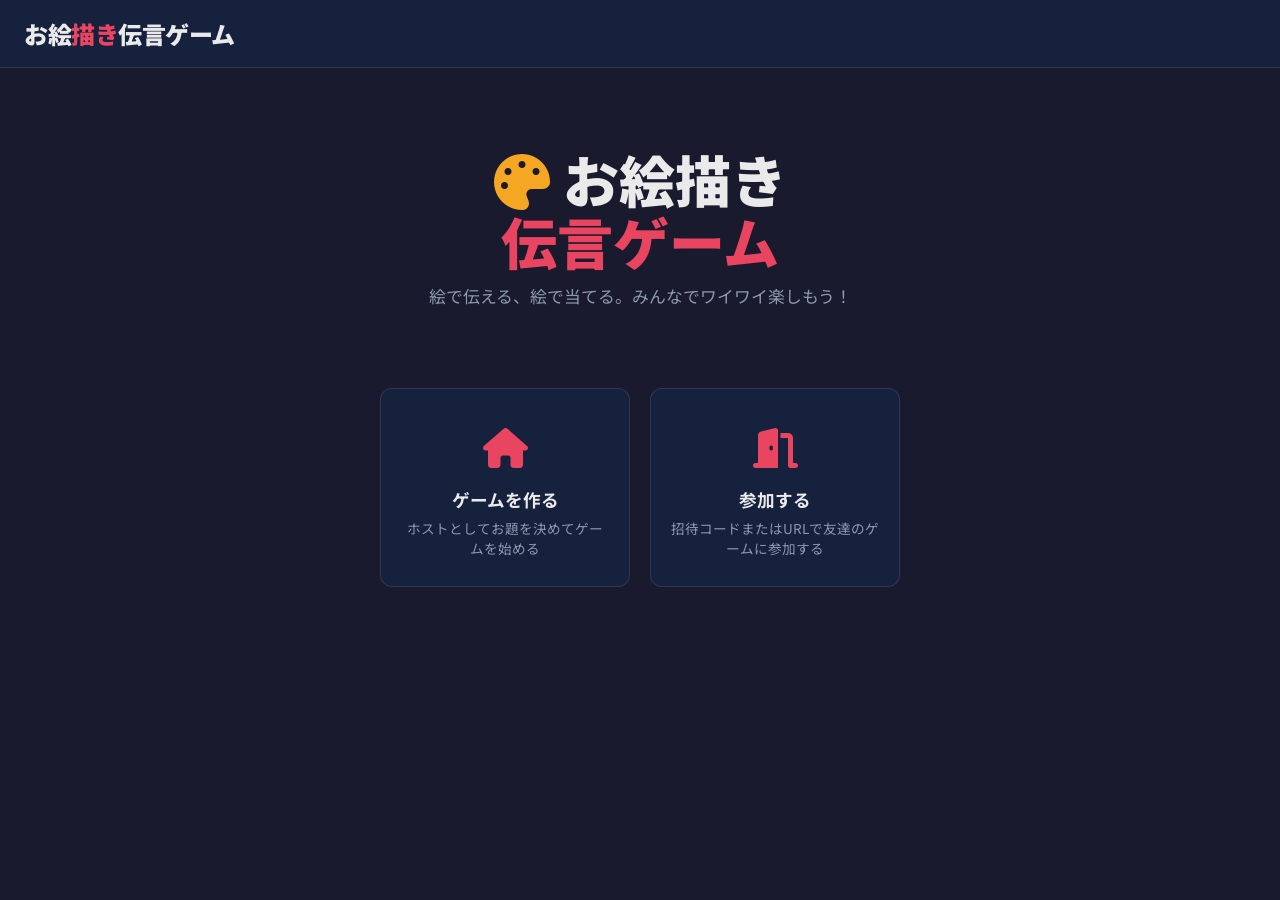
==== index.html @ 260fe9bb "Update index.html" ====
<!DOCTYPE html>
<html lang="ja">
<head>
<meta charset="UTF-8">
<meta name="viewport" content="width=device-width, initial-scale=1.0">
<meta name="description" content="お絵描き伝言ゲームは、登録不要・無料で遊べるオンラインゲーム。お題を絵で伝えて、最後の人がお題を当てます。招待コードを共有するだけで、2〜16人で友達と一緒に楽しめます。">
<link rel="canonical" href="https://oekaki-dengon.pages.dev/">
<meta content="https://oekaki-dengon.pages.dev/" property="og:url">
<meta content="お絵描き伝言ゲーム" property="og:title">
<meta content="お絵描き伝言ゲームは、登録不要・無料で遊べるオンラインゲーム。お題を絵で伝えて、最後の人がお題を当てます。招待コードを共有するだけで、2〜16人で友達と一緒に楽しめます。" property="og:description">
<meta content="website" property="og:type">
<meta content="お絵描き伝言ゲーム" property="og:site_name">
<title>お絵描き伝言ゲーム｜登録不要・無料で友達と遊べるオンラインゲーム</title>
<link rel="stylesheet" href="https://cdnjs.cloudflare.com/ajax/libs/font-awesome/6.5.1/css/all.min.css">
<script type="application/ld+json">
{
  "@context": "https://schema.org/",
  "@type": "WebSite",
  "name": "お絵描き伝言ゲーム",
  "url": "https://oekaki-dengon.pages.dev/"
}
</script>
<style>
  @import url('https://fonts.googleapis.com/css2?family=Noto+Sans+JP:wght@400;700;900&display=swap');

  :root {
    --bg: #1a1a2e;
    --surface: #16213e;
    --surface2: #0f3460;
    --accent: #e94560;
    --accent2: #f5a623;
    --accent3: #4ecdc4;
    --text: #eaeaea;
    --text-muted: #8b9ab0;
    --border: rgba(255,255,255,0.1);
    --radius: 12px;
    --canvas-bg: #ffffff;
  }

  * { margin: 0; padding: 0; box-sizing: border-box; }

  body {
    font-family: 'Noto Sans JP', sans-serif;
    background: var(--bg);
    color: var(--text);
    min-height: 100vh;
    display: flex;
    flex-direction: column;
    align-items: center;
  }

  header {
    width: 100%;
    padding: 16px 24px;
    background: var(--surface);
    border-bottom: 1px solid var(--border);
    display: flex;
    align-items: center;
    gap: 12px;
  }
  .logo {
    font-size: 1.5rem;
    font-weight: 900;
    letter-spacing: -0.5px;
  }
  .logo span { color: var(--accent); }
  .code-badge {
    margin-left: auto;
    background: var(--surface2);
    border: 1px solid var(--border);
    border-radius: 8px;
    padding: 4px 12px;
    font-size: 0.8rem;
    color: var(--text-muted);
  }
  .code-badge strong { color: var(--accent2); letter-spacing: 2px; font-size: 1rem; }

  main {
    width: 100%;
    max-width: 860px;
    padding: 32px 16px;
    flex: 1;
  }

  .screen { display: none; }
  .screen.active { display: block; }

  .hero {
    text-align: center;
    padding: 48px 0 40px;
  }
  .hero h1 {
    font-size: clamp(2rem, 6vw, 3.5rem);
    font-weight: 900;
    line-height: 1.1;
    margin-bottom: 12px;
  }
  .hero h1 em { color: var(--accent); font-style: normal; }
  .hero h1 i { color: var(--accent2); }
  .hero p {
    color: var(--text-muted);
    font-size: 1.05rem;
    margin-bottom: 40px;
  }

  .home-actions {
    display: grid;
    grid-template-columns: 1fr 1fr;
    gap: 20px;
    max-width: 520px;
    margin: 0 auto;
  }
  @media (max-width: 500px) { .home-actions { grid-template-columns: 1fr; } }

  .action-card {
    background: var(--surface);
    border: 1px solid var(--border);
    border-radius: var(--radius);
    padding: 28px 20px;
    cursor: pointer;
    transition: border-color 0.2s, transform 0.15s;
    text-align: center;
  }
  .action-card:hover { border-color: var(--accent); transform: translateY(-2px); }
  .action-card .icon { font-size: 2.5rem; margin-bottom: 12px; color: var(--accent); }
  .action-card h2 { font-size: 1.1rem; margin-bottom: 6px; }
  .action-card p { font-size: 0.85rem; color: var(--text-muted); }

  .form-card {
    background: var(--surface);
    border: 1px solid var(--border);
    border-radius: var(--radius);
    padding: 32px;
    max-width: 460px;
    margin: 0 auto;
  }
  .form-card h2 { font-size: 1.3rem; margin-bottom: 24px; }

  .field { margin-bottom: 18px; }
  .field label {
    display: block;
    font-size: 0.82rem;
    color: var(--text-muted);
    margin-bottom: 6px;
    text-transform: uppercase;
    letter-spacing: 0.5px;
  }
  .field input, .field select {
    width: 100%;
    background: var(--bg);
    border: 1px solid var(--border);
    border-radius: 8px;
    padding: 10px 14px;
    color: var(--text);
    font-size: 1rem;
    font-family: inherit;
    transition: border-color 0.2s;
  }
  .field input:focus, .field select:focus {
    outline: none;
    border-color: var(--accent);
  }
  .field select option { background: var(--surface); }

  .btn {
    display: inline-flex;
    align-items: center;
    justify-content: center;
    gap: 8px;
    padding: 12px 24px;
    border-radius: 8px;
    font-size: 0.95rem;
    font-family: inherit;
    font-weight: 700;
    cursor: pointer;
    border: none;
    transition: opacity 0.2s, transform 0.15s;
  }
  .btn:hover { opacity: 0.9; transform: translateY(-1px); }
  .btn:active { transform: translateY(0); }
  .btn:disabled { opacity: 0.4; cursor: not-allowed; transform: none; }
  .btn-primary { background: var(--accent); color: #fff; }
  .btn-secondary { background: var(--surface2); color: var(--text); border: 1px solid var(--border); }
  .btn-success { background: var(--accent3); color: #1a1a2e; }
  .btn-full { width: 100%; }

  .back-btn {
    background: none;
    border: none;
    color: var(--text-muted);
    font-family: inherit;
    font-size: 0.9rem;
    cursor: pointer;
    display: flex;
    align-items: center;
    gap: 6px;
    margin-bottom: 20px;
    padding: 0;
    transition: color 0.2s;
  }
  .back-btn:hover { color: var(--text); }

  .lobby-header {
    display: flex;
    align-items: center;
    justify-content: space-between;
    margin-bottom: 24px;
    flex-wrap: wrap;
    gap: 12px;
  }
  .lobby-header h2 { font-size: 1.3rem; }

  .invite-box {
    background: var(--surface);
    border: 1px solid var(--border);
    border-radius: var(--radius);
    padding: 20px 24px;
    margin-bottom: 24px;
  }
  .invite-box h3 { font-size: 0.82rem; color: var(--text-muted); text-transform: uppercase; letter-spacing: 0.5px; margin-bottom: 12px; }
  .invite-code {
    font-size: 2.5rem;
    font-weight: 900;
    letter-spacing: 6px;
    color: var(--accent2);
    margin-bottom: 12px;
  }
  .invite-url {
    font-size: 0.8rem;
    color: var(--text-muted);
    word-break: break-all;
    background: var(--bg);
    border-radius: 6px;
    padding: 8px 10px;
    margin-bottom: 12px;
    font-family: monospace;
  }
  .copy-row { display: flex; gap: 8px; }

  .player-list {
    display: grid;
    grid-template-columns: repeat(auto-fill, minmax(140px, 1fr));
    gap: 10px;
    margin-bottom: 24px;
  }
  .player-chip {
    background: var(--surface);
    border: 1px solid var(--border);
    border-radius: 8px;
    padding: 10px 14px;
    font-size: 0.9rem;
    display: flex;
    align-items: center;
    gap: 8px;
  }
  .player-chip .avatar {
    width: 28px; height: 28px;
    border-radius: 50%;
    background: var(--surface2);
    display: flex; align-items: center; justify-content: center;
    font-size: 0.75rem;
    font-weight: 700;
    color: var(--accent2);
    flex-shrink: 0;
  }
  .player-chip.host { border-color: var(--accent2); }
  .player-chip.me { border-color: var(--accent3); }

  .drawing-header {
    display: flex;
    align-items: center;
    justify-content: space-between;
    margin-bottom: 12px;
    flex-wrap: wrap;
    gap: 8px;
  }
  .drawing-header h2 { font-size: 1.1rem; }
  .turn-badge {
    background: var(--surface2);
    border-radius: 6px;
    padding: 4px 12px;
    font-size: 0.82rem;
    color: var(--text-muted);
  }

  .topic-display {
    background: var(--surface);
    border: 2px solid var(--accent2);
    border-radius: var(--radius);
    padding: 14px 20px;
    margin-bottom: 14px;
    font-size: 1.05rem;
    display: flex;
    align-items: center;
    gap: 10px;
  }
  .topic-display .label {
    font-size: 0.75rem;
    color: var(--text-muted);
    text-transform: uppercase;
    letter-spacing: 0.5px;
    white-space: nowrap;
  }
  .topic-display .value { font-weight: 700; color: var(--accent2); }

  .ref-image-box {
    background: var(--surface);
    border: 1px solid var(--border);
    border-radius: var(--radius);
    padding: 12px;
    margin-bottom: 14px;
  }
  .ref-image-box p { font-size: 0.8rem; color: var(--text-muted); margin-bottom: 8px; }
  .ref-image-box img { max-width: 100%; border-radius: 6px; display: block; }

  .timer-bar {
    background: var(--surface);
    border: 1px solid var(--border);
    border-radius: var(--radius);
    padding: 10px 14px;
    margin-bottom: 14px;
    display: flex;
    align-items: center;
    gap: 12px;
  }
  .timer-label { font-size: 0.8rem; color: var(--text-muted); white-space: nowrap; }
  .timer-count {
    font-size: 1.6rem;
    font-weight: 900;
    min-width: 2.4ch;
    text-align: right;
    color: var(--accent2);
  }
  .timer-count.danger { color: var(--accent); }
  .timer-track {
    flex: 1;
    height: 8px;
    background: var(--bg);
    border-radius: 4px;
    overflow: hidden;
  }
  .timer-fill {
    height: 100%;
    width: 100%;
    background: var(--accent3);
    transition: width 0.25s linear, background 0.25s;
  }
  .timer-fill.danger { background: var(--accent); }

  .view-overlay {
    background: var(--surface);
    border: 2px solid var(--accent3);
    border-radius: var(--radius);
    padding: 14px;
    margin-bottom: 14px;
    text-align: center;
  }
  .view-overlay img {
    max-width: 100%;
    border-radius: 6px;
    display: block;
    margin: 0 auto;
    background: #fff;
  }
  .view-overlay p { font-size: 0.85rem; color: var(--text-muted); margin-bottom: 10px; }

  .canvas-stage {
    position: relative;
    line-height: 0;
  }
  .brush-cursor {
    position: absolute;
    left: 0;
    top: 0;
    pointer-events: none;
    border-radius: 50%;
    border: 1px solid #000;
    box-shadow: 0 0 0 1px #fff, inset 0 0 0 1px #fff;
    transform: translate(-50%, -50%);
    display: none;
    z-index: 5;
    box-sizing: border-box;
  }
  .brush-cursor.eraser { background: rgba(255,255,255,0.35); }
  .brush-cursor::before,
  .brush-cursor::after {
    content: '';
    position: absolute;
    left: 50%;
    top: 50%;
    background: #000;
    box-shadow: 0 0 0 1px #fff;
    transform: translate(-50%, -50%);
  }
  .brush-cursor::before { width: 5px; height: 1px; }
  .brush-cursor::after { width: 1px; height: 5px; }

  .canvas-wrap {
    position: relative;
    background: var(--surface);
    border: 1px solid var(--border);
    border-radius: var(--radius);
    padding: 12px;
    margin-bottom: 14px;
  }

  .toolbar {
    display: flex;
    align-items: center;
    gap: 10px;
    flex-wrap: wrap;
    margin-bottom: 10px;
  }

  .tool-group {
    display: flex;
    align-items: center;
    gap: 6px;
    background: var(--bg);
    border-radius: 8px;
    padding: 4px 8px;
  }
  .tool-group label {
    font-size: 0.75rem;
    color: var(--text-muted);
    white-space: nowrap;
  }

  .color-swatches {
    display: flex;
    gap: 5px;
    flex-wrap: wrap;
  }
  .swatch {
    width: 22px; height: 22px;
    border-radius: 50%;
    border: 2px solid transparent;
    cursor: pointer;
    transition: transform 0.1s, border-color 0.1s;
    flex-shrink: 0;
  }
  .swatch:hover { transform: scale(1.15); }
  .swatch.active { border-color: #fff; transform: scale(1.15); }

  input[type=number] {
    appearance: textfield;
    -moz-appearance: textfield;
  }
  input[type=range] {
    -webkit-appearance: none;
    height: 4px;
    background: var(--surface2);
    border-radius: 2px;
    outline: none;
    cursor: pointer;
    width: 80px;
  }
  input[type=range]::-webkit-slider-thumb {
    -webkit-appearance: none;
    width: 14px; height: 14px;
    border-radius: 50%;
    background: var(--accent);
    cursor: pointer;
  }

  .tool-btn {
    background: var(--surface2);
    border: 1px solid var(--border);
    border-radius: 6px;
    padding: 5px 10px;
    color: var(--text);
    font-size: 0.8rem;
    cursor: pointer;
    font-family: inherit;
    transition: background 0.15s;
    display: flex;
    align-items: center;
    gap: 4px;
  }
  .tool-btn:hover { background: var(--surface); }
  .tool-btn.active { background: var(--accent); border-color: var(--accent); color: #fff; }

  canvas {
    display: block;
    border-radius: 6px;
    cursor: none;
    touch-action: none;
    width: 100%;
    background: #ffffff;
  }

  .waiting-box {
    background: var(--surface);
    border: 1px solid var(--border);
    border-radius: var(--radius);
    padding: 40px 32px;
    text-align: center;
  }
  .waiting-icon { font-size: 3rem; margin-bottom: 16px; color: var(--accent2); }
  .host-crown { color: var(--accent2); }
  .btn i, .back-btn i, .tool-btn i { font-size: 0.9em; }
  .tool-btn:disabled { opacity: 0.35; cursor: not-allowed; }
  .tool-btn:disabled:hover { background: var(--surface2); }
  .waiting-box h2 { font-size: 1.2rem; margin-bottom: 8px; }
  .waiting-box p { color: var(--text-muted); margin-bottom: 24px; }
  .progress-steps {
    display: flex;
    align-items: center;
    justify-content: center;
    gap: 0;
    margin-bottom: 24px;
  }
  .step-dot {
    width: 28px; height: 28px;
    border-radius: 50%;
    background: var(--surface2);
    border: 2px solid var(--border);
    display: flex; align-items: center; justify-content: center;
    font-size: 0.75rem;
    font-weight: 700;
    color: var(--text-muted);
    transition: all 0.3s;
  }
  .step-dot.done { background: var(--accent3); border-color: var(--accent3); color: #1a1a2e; }
  .step-dot.current { background: var(--accent); border-color: var(--accent); color: #fff; }
  .step-line {
    height: 2px;
    width: 32px;
    background: var(--surface2);
  }
  .step-line.done { background: var(--accent3); }

  .guess-section { max-width: 560px; margin: 0 auto; }
  .guess-section h2 { font-size: 1.2rem; margin-bottom: 8px; }
  .guess-section p { color: var(--text-muted); margin-bottom: 20px; }

  .result-reveal {
    text-align: center;
    margin-bottom: 32px;
  }
  .result-reveal .verdict {
    font-size: 3rem;
    margin-bottom: 8px;
    color: var(--accent2);
  }
  .result-reveal h2 { font-size: 1.5rem; margin-bottom: 6px; }
  .result-reveal .topic-chip {
    display: inline-block;
    background: var(--surface2);
    border-radius: 6px;
    padding: 4px 14px;
    color: var(--accent2);
    font-weight: 700;
    font-size: 1.1rem;
    margin-bottom: 8px;
  }
  .result-reveal .guess-chip {
    display: inline-block;
    background: var(--surface);
    border: 1px solid var(--border);
    border-radius: 6px;
    padding: 4px 14px;
    color: var(--text);
    font-size: 1rem;
  }

  .timeline {
    display: flex;
    flex-direction: column;
    gap: 16px;
    margin-bottom: 32px;
  }
  .timeline-item {
    background: var(--surface);
    border: 1px solid var(--border);
    border-radius: var(--radius);
    padding: 16px;
  }
  .timeline-item .who {
    font-size: 0.8rem;
    color: var(--text-muted);
    margin-bottom: 8px;
    display: flex;
    align-items: center;
    gap: 6px;
  }
  .timeline-item .who strong { color: var(--text); }
  .timeline-item img {
    max-width: 100%;
    border-radius: 6px;
    display: block;
    background: #fff;
  }

  #toast-container {
    position: fixed;
    bottom: 24px;
    right: 24px;
    display: flex;
    flex-direction: column;
    gap: 10px;
    z-index: 9999;
  }
  .toast {
    background: var(--surface2);
    border: 1px solid var(--border);
    border-radius: 8px;
    padding: 12px 18px;
    font-size: 0.9rem;
    animation: slideUp 0.2s ease;
    max-width: 280px;
  }
  .toast.success { border-color: var(--accent3); }
  .toast.error { border-color: var(--accent); }
  @keyframes slideUp {
    from { opacity: 0; transform: translateY(16px); }
    to { opacity: 1; transform: translateY(0); }
  }

  .spinner {
    width: 20px; height: 20px;
    border: 2px solid var(--border);
    border-top-color: var(--accent);
    border-radius: 50%;
    animation: spin 0.7s linear infinite;
    display: inline-block;
  }
  @keyframes spin { to { transform: rotate(360deg); } }

  .loading-overlay {
    position: fixed;
    inset: 0;
    background: rgba(0,0,0,0.5);
    display: flex;
    align-items: center;
    justify-content: center;
    z-index: 100;
    display: none;
  }
  .loading-overlay.show { display: flex; }
  .loading-card {
    background: var(--surface);
    border-radius: var(--radius);
    padding: 32px 48px;
    text-align: center;
  }
  .loading-card .spinner { width: 36px; height: 36px; margin-bottom: 12px; }
</style>
</head>
<body>

<header>
  <div class="logo">お絵<span>描き</span>伝言ゲーム</div>
  <div class="code-badge" id="header-code" style="display:none">
    コード: <strong id="header-code-text"></strong>
  </div>
</header>

<main>

  <div class="screen active" id="screen-home">
    <div class="hero">
      <h1><i class="fa-solid fa-palette"></i> お絵描き<br><em>伝言ゲーム</em></h1>
      <p>絵で伝える、絵で当てる。みんなでワイワイ楽しもう！</p>
    </div>
    <div class="home-actions">
      <div class="action-card" onclick="showScreen('screen-create')">
        <div class="icon"><i class="fa-solid fa-house"></i></div>
        <h2>ゲームを作る</h2>
        <p>ホストとしてお題を決めてゲームを始める</p>
      </div>
      <div class="action-card" onclick="showScreen('screen-join')">
        <div class="icon"><i class="fa-solid fa-door-open"></i></div>
        <h2>参加する</h2>
        <p>招待コードまたはURLで友達のゲームに参加する</p>
      </div>
    </div>
  </div>

  <div class="screen" id="screen-create">
    <button class="back-btn" onclick="showScreen('screen-home')"><i class="fa-solid fa-arrow-left"></i> 戻る</button>
    <div class="form-card">
      <h2><i class="fa-solid fa-house"></i> ゲームを作る</h2>
      <div class="field">
        <label>あなたの名前</label>
        <input type="text" id="create-name" placeholder="例: たろう" maxlength="12">
      </div>
      <div class="field">
        <label>人数 (2〜16人・全員そろうと開始できます)</label>
        <input type="number" id="create-max" value="4" min="2" max="16" step="1" inputmode="numeric" placeholder="2〜16">
      </div>
      <button class="btn btn-primary btn-full" onclick="createGame()">部屋を作る <i class="fa-solid fa-arrow-right"></i></button>
    </div>
  </div>

  <div class="screen" id="screen-join">
    <button class="back-btn" onclick="showScreen('screen-home')"><i class="fa-solid fa-arrow-left"></i> 戻る</button>
    <div class="form-card">
      <h2><i class="fa-solid fa-door-open"></i> ゲームに参加する</h2>
      <div class="field">
        <label>招待コード (6文字)</label>
        <input type="text" id="join-code" placeholder="例: ABC123" maxlength="6" style="text-transform:uppercase;letter-spacing:4px;font-size:1.3rem">
      </div>
      <div class="field">
        <label>あなたの名前</label>
        <input type="text" id="join-name" placeholder="例: はなこ" maxlength="12">
      </div>
      <button class="btn btn-primary btn-full" onclick="joinGame()">参加する <i class="fa-solid fa-arrow-right"></i></button>
    </div>
  </div>

  <div class="screen" id="screen-lobby">
    <div class="lobby-header">
      <h2 id="lobby-title">ロビー</h2>
      <span id="lobby-player-count" class="turn-badge">0人参加中</span>
    </div>

    <div class="invite-box">
      <h3>招待する</h3>
      <div class="invite-code" id="lobby-code"></div>
      <div class="invite-url" id="lobby-url"></div>
      <div class="copy-row">
        <button class="btn btn-secondary" onclick="copyCode()">コードをコピー</button>
        <button class="btn btn-secondary" onclick="copyUrl()">URLをコピー</button>
      </div>
    </div>

    <div class="player-list" id="player-list"></div>

    <div id="host-section" style="display:none">
      <div class="field">
        <label>お題を入力してください</label>
        <input type="text" id="topic-input" placeholder="例: ねこ、富士山、ラーメン..." maxlength="20">
      </div>
      <p style="font-size:0.85rem;color:var(--text-muted);margin-bottom:16px;">全員そろってお題を入力すると開始できます。開始後、30秒でその絵を描きます。参加者には絵だけが10秒間見え、お題は秘密です。</p>
      <button class="btn btn-primary btn-full" id="start-btn" onclick="startGame()" disabled>ゲームを開始する <i class="fa-solid fa-arrow-right"></i></button>
    </div>

    <div id="guest-waiting" style="display:none">
      <div class="waiting-box">
        <div class="waiting-icon"><i class="fa-solid fa-hourglass-half"></i></div>
        <h2>ホストの準備を待っています</h2>
        <p>ホストがお題を決めてゲームを始めるまでお待ちください。</p>
      </div>
    </div>
  </div>

  <div class="screen" id="screen-drawing">
    <div class="drawing-header">
      <h2 id="drawing-title"><i class="fa-solid fa-pencil"></i> 絵を描こう</h2>
      <span class="turn-badge" id="drawing-turn-badge">あなたの番です</span>
    </div>

    <div class="topic-display" id="topic-display" style="display:none">
      <span class="label">お題</span>
      <span class="value" id="topic-display-value"></span>
    </div>

    <div class="timer-bar">
      <span class="timer-label" id="timer-label">残り</span>
      <span class="timer-count" id="timer-count">30</span>
      <div class="timer-track"><div class="timer-fill" id="timer-fill"></div></div>
    </div>

    <div class="view-overlay" id="view-overlay" style="display:none">
      <p>前の人の絵です。10秒間だけ見られます。よく覚えてください！</p>
      <img id="ref-image" src="" alt="前の人の絵">
    </div>

    <div id="draw-area" style="display:none">
      <div id="drawing-canvas-area"></div>
      <button class="btn btn-success btn-full" id="submit-drawing-btn" onclick="submitDrawing()" style="margin-top:12px">
        絵を送る <i class="fa-solid fa-arrow-right"></i>
      </button>
    </div>
  </div>

  <div class="screen" id="screen-waiting">
    <div class="waiting-box">
      <div class="waiting-icon"><i class="fa-solid fa-palette"></i></div>
      <h2>提出しました！次の人を待っています</h2>
      <p id="waiting-msg">他の参加者が絵を描いています...</p>
      <div class="progress-steps" id="progress-steps"></div>
      <div class="spinner"></div>
    </div>
  </div>

  <div class="screen" id="screen-guess">
    <div class="guess-section">
      <h2><i class="fa-solid fa-magnifying-glass"></i> お題を当てよう！</h2>
      <p>最後の絵を見て、最初のお題が何だったか当ててください。絵は10秒間だけ見られます。</p>
      <div class="timer-bar" id="guess-timer-bar">
        <span class="timer-label">残り</span>
        <span class="timer-count" id="guess-timer-count">10</span>
        <div class="timer-track"><div class="timer-fill" id="guess-timer-fill"></div></div>
      </div>
      <div class="ref-image-box" id="guess-image-box">
        <p>最後に届いた絵</p>
        <img id="guess-image" src="" alt="最後の絵">
      </div>
      <div class="field" id="guess-field" style="display:none">
        <label>あなたの答え</label>
        <input type="text" id="guess-input" placeholder="お題を入力..." maxlength="20">
      </div>
      <button class="btn btn-success btn-full" id="guess-btn" onclick="submitGuess()" style="display:none">答えを送る <i class="fa-solid fa-arrow-right"></i></button>
    </div>
  </div>

  <div class="screen" id="screen-aborted">
    <div class="waiting-box">
      <div class="waiting-icon"><i class="fa-solid fa-door-open"></i></div>
      <h2>ゲーム終了</h2>
      <p id="aborted-msg">誰かが退出したため、ゲームを終了しました。</p>
      <button class="btn btn-primary" onclick="showScreen('screen-home');resetGame()"><i class="fa-solid fa-house"></i> トップに戻る</button>
    </div>
  </div>

  <div class="screen" id="screen-result">
    <div class="result-reveal" id="result-reveal"></div>
    <div class="timeline" id="timeline"></div>
    <div style="text-align:center">
      <button class="btn btn-primary" onclick="showScreen('screen-home');resetGame()"><i class="fa-solid fa-house"></i> トップに戻る</button>
    </div>
  </div>

</main>

<div class="loading-overlay" id="loading-overlay">
  <div class="loading-card">
    <div class="spinner"></div>
    <div id="loading-text">処理中...</div>
  </div>
</div>

<div id="toast-container"></div>

<script>
const API_BASE = 'https://message-server.user-x45.workers.dev';

let state = {
  code: null,
  playerId: null,
  playerName: null,
  isHost: false,
  pollTimer: null,
  ended: false,
};

let drawCanvas = null;

const VIEW_SECONDS = 10;
const DRAW_SECONDS = 30;

let timerHandle = null;
let drawSubmitted = false;

function stopTimer() {
  if (timerHandle) { clearInterval(timerHandle); timerHandle = null; }
}

function runTimer({ seconds, elapsedMs = 0, countEl, fillEl, labelEl, label, onTick, onDone }) {
  stopTimer();
  const totalMs = seconds * 1000;
  const startedLocal = Date.now() - Math.min(elapsedMs, totalMs);
  if (labelEl && label) labelEl.textContent = label;

  const tick = () => {
    const remainMs = Math.max(0, totalMs - (Date.now() - startedLocal));
    const remainSec = Math.ceil(remainMs / 1000);
    countEl.textContent = remainSec;
    const danger = remainSec <= 5;
    countEl.classList.toggle('danger', danger);
    fillEl.classList.toggle('danger', danger);
    fillEl.style.width = (remainMs / totalMs * 100) + '%';
    if (onTick) onTick(remainSec);
    if (remainMs <= 0) {
      stopTimer();
      if (onDone) onDone();
    }
  };
  tick();
  if (timerHandle === null && (Date.now() - startedLocal) < totalMs) {
    timerHandle = setInterval(tick, 250);
  }
}

window.addEventListener('DOMContentLoaded', () => {
  const params = new URLSearchParams(location.search);
  const code = params.get('code');
  if (code && /^[A-Z0-9]{6}$/.test(code.toUpperCase())) {
    document.getElementById('join-code').value = code.toUpperCase();
    showScreen('screen-join');
  }
});

function showScreen(id) {
  document.querySelectorAll('.screen').forEach(s => s.classList.remove('active'));
  document.getElementById(id).classList.add('active');
}

async function api(method, path, body) {
  const opts = {
    method,
    headers: { 'Content-Type': 'application/json' },
  };
  if (body) opts.body = JSON.stringify(body);
  const resp = await fetch(API_BASE + path, opts);
  const data = await resp.json();
  if (!resp.ok) throw new Error(data.error || 'API error');
  return data;
}

function toast(msg, type = '') {
  const el = document.createElement('div');
  el.className = 'toast ' + type;
  el.textContent = msg;
  document.getElementById('toast-container').appendChild(el);
  setTimeout(() => el.remove(), 3200);
}

function setLoading(show, text = '処理中...') {
  document.getElementById('loading-overlay').classList.toggle('show', show);
  document.getElementById('loading-text').textContent = text;
}

function buildCanvas(container, width = 680, height = 420) {
  container.innerHTML = '';

  const toolbar = document.createElement('div');
  toolbar.className = 'toolbar';

  const colors = [
    '#000000','#ffffff','#ef4444','#f97316','#f59e0b',
    '#22c55e','#3b82f6','#8b5cf6','#ec4899','#6b7280',
    '#78350f','#1e3a8a',
  ];
  const swatchGroup = document.createElement('div');
  swatchGroup.className = 'tool-group';
  const swatchLabel = document.createElement('label');
  swatchLabel.textContent = '色';
  swatchGroup.appendChild(swatchLabel);

  const swatchRow = document.createElement('div');
  swatchRow.className = 'color-swatches';
  let currentColor = '#000000';

  colors.forEach(c => {
    const sw = document.createElement('div');
    sw.className = 'swatch' + (c === currentColor ? ' active' : '');
    sw.style.background = c;
    if (c === '#ffffff') sw.style.border = '2px solid #555';
    sw.onclick = () => {
      currentColor = c;
      currentTool = 'pen';
      document.querySelectorAll('.swatch').forEach(s => s.classList.remove('active'));
      sw.classList.add('active');
      eraserBtn.classList.remove('active');
    };
    swatchRow.appendChild(sw);
  });
  swatchGroup.appendChild(swatchRow);
  toolbar.appendChild(swatchGroup);

  const sizeGroup = document.createElement('div');
  sizeGroup.className = 'tool-group';
  const sizeLabel = document.createElement('label');
  sizeLabel.textContent = '太さ';
  sizeGroup.appendChild(sizeLabel);
  const sizeSlider = document.createElement('input');
  sizeSlider.type = 'range'; sizeSlider.min = 1; sizeSlider.max = 40; sizeSlider.value = 4;
  sizeGroup.appendChild(sizeSlider);
  toolbar.appendChild(sizeGroup);

  const toolGroup = document.createElement('div');
  toolGroup.className = 'tool-group';
  let currentTool = 'pen';

  const penBtn = document.createElement('button');
  penBtn.className = 'tool-btn active';
  penBtn.innerHTML = '<i class="fa-solid fa-pencil"></i> ペン';
  penBtn.onclick = () => {
    currentTool = 'pen';
    penBtn.classList.add('active');
    eraserBtn.classList.remove('active');
    document.querySelectorAll('.swatch').forEach((s,i) => {
      if (colors[i] === currentColor) s.classList.add('active');
    });
  };

  const eraserBtn = document.createElement('button');
  eraserBtn.className = 'tool-btn';
  eraserBtn.innerHTML = '<i class="fa-solid fa-eraser"></i> 消しゴム';
  eraserBtn.onclick = () => {
    currentTool = 'eraser';
    eraserBtn.classList.add('active');
    penBtn.classList.remove('active');
    document.querySelectorAll('.swatch').forEach(s => s.classList.remove('active'));
  };

  const clearBtn = document.createElement('button');
  clearBtn.className = 'tool-btn';
  clearBtn.innerHTML = '<i class="fa-solid fa-trash"></i> 全消し';
  clearBtn.onclick = () => {
    pushHistory();
    ctx.fillStyle = '#ffffff';
    ctx.fillRect(0, 0, canvas.width, canvas.height);
  };

  toolGroup.appendChild(penBtn);
  toolGroup.appendChild(eraserBtn);
  toolGroup.appendChild(clearBtn);
  toolbar.appendChild(toolGroup);

  const historyGroup = document.createElement('div');
  historyGroup.className = 'tool-group';

  const undoBtn = document.createElement('button');
  undoBtn.className = 'tool-btn';
  undoBtn.type = 'button';
  undoBtn.title = '元に戻す (Ctrl+Z)';
  undoBtn.innerHTML = '<i class="fa-solid fa-rotate-left"></i> 元に戻す';
  undoBtn.disabled = true;

  const redoBtn = document.createElement('button');
  redoBtn.className = 'tool-btn';
  redoBtn.type = 'button';
  redoBtn.title = 'やり直す (Ctrl+Shift+Z)';
  redoBtn.innerHTML = '<i class="fa-solid fa-rotate-right"></i> やり直す';
  redoBtn.disabled = true;

  historyGroup.appendChild(undoBtn);
  historyGroup.appendChild(redoBtn);
  toolbar.appendChild(historyGroup);
  container.appendChild(toolbar);

  const stage = document.createElement('div');
  stage.className = 'canvas-stage';
  container.appendChild(stage);

  const canvas = document.createElement('canvas');
  canvas.width = 680;
  canvas.height = 420;
  stage.appendChild(canvas);

  const brushCursor = document.createElement('div');
  brushCursor.className = 'brush-cursor';
  stage.appendChild(brushCursor);

  function updateCursor(e) {
    if (e.pointerType && e.pointerType === 'touch') return;
    const rect = canvas.getBoundingClientRect();
    const scale = rect.width / canvas.width;
    const diameter = Math.max(8, parseInt(sizeSlider.value) * scale);
    brushCursor.style.width = diameter + 'px';
    brushCursor.style.height = diameter + 'px';
    brushCursor.style.left = (e.clientX - rect.left) + 'px';
    brushCursor.style.top = (e.clientY - rect.top) + 'px';
    brushCursor.classList.toggle('eraser', currentTool === 'eraser');
    brushCursor.style.display = 'block';
  }

  function hideCursor() {
    brushCursor.style.display = 'none';
  }

  canvas.addEventListener('mouseenter', updateCursor);
  canvas.addEventListener('mousemove', updateCursor);
  canvas.addEventListener('mouseleave', hideCursor);
  canvas.addEventListener('touchstart', hideCursor, { passive: true });
  sizeSlider.addEventListener('input', () => {
    brushCursor.style.display = 'none';
  });

  const ctx = canvas.getContext('2d');
  ctx.fillStyle = '#ffffff';
  ctx.fillRect(0, 0, canvas.width, canvas.height);

  const HISTORY_LIMIT = 30;
  let undoStack = [];
  let redoStack = [];

  function snapshot() {
    return ctx.getImageData(0, 0, canvas.width, canvas.height);
  }

  function refreshHistoryButtons() {
    undoBtn.disabled = undoStack.length === 0;
    redoBtn.disabled = redoStack.length === 0;
  }

  function pushHistory() {
    undoStack.push(snapshot());
    if (undoStack.length > HISTORY_LIMIT) undoStack.shift();
    redoStack = [];
    refreshHistoryButtons();
  }

  function undo() {
    if (drawing || undoStack.length === 0) return;
    redoStack.push(snapshot());
    ctx.putImageData(undoStack.pop(), 0, 0);
    refreshHistoryButtons();
  }

  function redo() {
    if (drawing || redoStack.length === 0) return;
    undoStack.push(snapshot());
    ctx.putImageData(redoStack.pop(), 0, 0);
    refreshHistoryButtons();
  }

  undoBtn.onclick = undo;
  redoBtn.onclick = redo;

  function onHistoryKey(e) {
    if (!canvas.isConnected) {
      document.removeEventListener('keydown', onHistoryKey);
      return;
    }
    if (!(e.ctrlKey || e.metaKey)) return;
    const tag = (e.target && e.target.tagName) || '';
    if (tag === 'INPUT' || tag === 'TEXTAREA') return;
    const key = e.key.toLowerCase();
    if (key === 'z' && !e.shiftKey) {
      e.preventDefault();
      undo();
    } else if ((key === 'z' && e.shiftKey) || key === 'y') {
      e.preventDefault();
      redo();
    }
  }

  document.addEventListener('keydown', onHistoryKey);

  let drawing = false;
  let lastX = 0, lastY = 0;

  function getPos(e) {
    const rect = canvas.getBoundingClientRect();
    const scaleX = canvas.width / rect.width;
    const scaleY = canvas.height / rect.height;
    if (e.touches) {
      return [
        (e.touches[0].clientX - rect.left) * scaleX,
        (e.touches[0].clientY - rect.top) * scaleY,
      ];
    }
    return [(e.clientX - rect.left) * scaleX, (e.clientY - rect.top) * scaleY];
  }

  function startDraw(e) {
    e.preventDefault();
    pushHistory();
    drawing = true;
    [lastX, lastY] = getPos(e);
    ctx.beginPath();
    ctx.moveTo(lastX, lastY);
  }

  function draw(e) {
    e.preventDefault();
    if (!drawing) return;
    const [x, y] = getPos(e);
    ctx.lineWidth = parseInt(sizeSlider.value);
    ctx.lineCap = 'round';
    ctx.lineJoin = 'round';
    if (currentTool === 'eraser') {
      ctx.globalCompositeOperation = 'source-over';
      ctx.strokeStyle = '#ffffff';
    } else {
      ctx.globalCompositeOperation = 'source-over';
      ctx.strokeStyle = currentColor;
    }
    ctx.beginPath();
    ctx.moveTo(lastX, lastY);
    ctx.lineTo(x, y);
    ctx.stroke();
    lastX = x; lastY = y;
  }

  function stopDraw(e) {
    if (e) e.preventDefault();
    drawing = false;
    ctx.globalCompositeOperation = 'source-over';
  }

  canvas.addEventListener('mousedown', startDraw);
  canvas.addEventListener('mousemove', draw);
  canvas.addEventListener('mouseup', stopDraw);
  canvas.addEventListener('mouseleave', stopDraw);
  canvas.addEventListener('touchstart', startDraw, { passive: false });
  canvas.addEventListener('touchmove', draw, { passive: false });
  canvas.addEventListener('touchend', stopDraw, { passive: false });

  return canvas;
}

let lobbyPlayerCount = 0;
let lobbyMaxPlayers = 0;

function checkHostReady() {
  const topic = document.getElementById('topic-input').value.trim();
  const full = lobbyPlayerCount >= lobbyMaxPlayers && lobbyMaxPlayers > 0;
  const btn = document.getElementById('start-btn');
  btn.disabled = !(topic && full);
  btn.innerHTML = full
    ? 'ゲームを開始する <i class="fa-solid fa-arrow-right"></i>'
    : `あと${Math.max(0, lobbyMaxPlayers - lobbyPlayerCount)}人待っています...`;
}

async function createGame() {
  const name = document.getElementById('create-name').value.trim();
  if (!name) { toast('名前を入力してください', 'error'); return; }
  const maxRaw = document.getElementById('create-max').value.trim();
  const maxPlayers = Number(maxRaw);
  if (!maxRaw || !Number.isInteger(maxPlayers) || maxPlayers < 2 || maxPlayers > 16) {
    toast('人数は2〜16人の整数で入力してください', 'error');
    return;
  }
  setLoading(true, '部屋を作っています...');
  try {
    const data = await api('POST', '/api/create', {
      hostName: name,
      maxPlayers,
    });
    state.code = data.code;
    state.playerId = data.hostId;
    state.playerName = name;
    state.isHost = true;
    enterLobby(data.game);
  } catch (e) {
    toast('エラー: ' + e.message, 'error');
  } finally {
    setLoading(false);
  }
}

async function joinGame() {
  const code = document.getElementById('join-code').value.trim().toUpperCase();
  const name = document.getElementById('join-name').value.trim();
  if (code.length !== 6) { toast('招待コードは6文字です', 'error'); return; }
  if (!name) { toast('名前を入力してください', 'error'); return; }
  setLoading(true, '参加しています...');
  try {
    const data = await api('POST', `/api/join/${code}`, { playerName: name });
    state.code = code;
    state.playerId = data.playerId;
    state.playerName = name;
    state.isHost = false;
    enterLobby(data.game);
  } catch (e) {
    toast('エラー: ' + e.message, 'error');
  } finally {
    setLoading(false);
  }
}

function enterLobby(game) {
  showScreen('screen-lobby');
  updateHeaderCode(state.code);

  document.getElementById('lobby-code').textContent = state.code;
  const url = location.origin + location.pathname + '?code=' + state.code;
  document.getElementById('lobby-url').textContent = url;

  if (state.isHost) {
    document.getElementById('host-section').style.display = 'block';
    document.getElementById('guest-waiting').style.display = 'none';
    document.getElementById('topic-input').value = '';
    document.getElementById('topic-input').oninput = checkHostReady;
    document.getElementById('start-btn').disabled = true;
  } else {
    document.getElementById('host-section').style.display = 'none';
    document.getElementById('guest-waiting').style.display = 'block';
  }

  renderPlayers(game.players, game.maxPlayers);
  startPolling();
}

function renderPlayers(players, maxPlayers) {
  lobbyPlayerCount = players.length;
  if (maxPlayers) lobbyMaxPlayers = maxPlayers;
  const list = document.getElementById('player-list');
  list.innerHTML = '';
  players.forEach(p => {
    const chip = document.createElement('div');
    chip.className = 'player-chip' +
      (p.isHost ? ' host' : '') +
      (p.name === state.playerName ? ' me' : '');
    chip.innerHTML = `
      <div class="avatar">${p.name[0]}</div>
      <span>${p.name}${p.isHost ? ' <i class="fa-solid fa-crown host-crown"></i>' : ''}${p.name === state.playerName ? ' (自分)' : ''}</span>
    `;
    list.appendChild(chip);
  });
  document.getElementById('lobby-player-count').textContent = `${players.length} / ${lobbyMaxPlayers}人`;
  if (state.isHost) checkHostReady();
}

function copyCode() {
  navigator.clipboard.writeText(state.code).then(() => toast('コードをコピーしました！', 'success'));
}
function copyUrl() {
  const url = location.origin + location.pathname + '?code=' + state.code;
  navigator.clipboard.writeText(url).then(() => toast('URLをコピーしました！', 'success'));
}

async function startGame() {
  const topic = document.getElementById('topic-input').value.trim();
  if (!topic) { toast('お題を入力してください', 'error'); return; }

  setLoading(true, 'ゲームを開始しています...');
  try {
    const game = await api('POST', `/api/game/${state.code}/start`, {
      playerId: state.playerId,
      topic,
    });
    enterDrawing(game.game);
  } catch (e) {
    toast('エラー: ' + e.message, 'error');
  } finally {
    setLoading(false);
  }
}

function startPolling() {
  stopPolling();
  pollOnce();
  state.pollTimer = setInterval(pollOnce, 3000);
}

function stopPolling() {
  if (state.pollTimer) { clearInterval(state.pollTimer); state.pollTimer = null; }
}

async function pollOnce() {
  try {
    const data = await api('GET', `/api/game/${state.code}/state?playerId=${state.playerId}`);
    handleStateUpdate(data);
  } catch (e) {
  }
}

function handleAborted(game) {
  if (state.ended) return;
  state.ended = true;
  stopPolling();
  stopTimer();
  setLoading(false);
  showScreen('screen-aborted');
  const who = game.abortedBy ? `${game.abortedBy}さんが退出したため、` : '';
  document.getElementById('aborted-msg').textContent = who + 'ゲームを終了しました。';
}

function sendLeave() {
  if (!state.code || !state.playerId || state.ended) return;
  const url = `${API_BASE}/api/game/${state.code}/leave`;
  const payload = JSON.stringify({ playerId: state.playerId });
  try {
    if (navigator.sendBeacon) {
      navigator.sendBeacon(url, new Blob([payload], { type: 'text/plain' }));
    } else {
      fetch(url, { method: 'POST', body: payload, keepalive: true });
    }
  } catch (e) {}
}

window.addEventListener('pagehide', sendLeave);

function handleStateUpdate(game) {
  if (game.status === 'aborted') {
    handleAborted(game);
    return;
  }
  const currentScreen = document.querySelector('.screen.active')?.id;

  if (currentScreen === 'screen-lobby') {
    renderPlayers(game.players, game.maxPlayers);
    if (game.status !== 'waiting') {
      if (game.myTurn) {
        enterDrawing(game);
      } else {
        showWaiting('ゲームが始まりました。あなたの番を待っています...');
      }
    }
    return;
  }

  if (currentScreen === 'screen-waiting') {
    updateWaitingProgress(game);

    if (game.status === 'finished') {
      stopPolling();
      loadResult();
      return;
    }

    if (game.myTurn) {
      if (game.status === 'guessing') {
        enterGuess(game);
      } else {
        enterDrawing(game);
      }
    }
  }
}

function enterDrawing(game) {
  showScreen('screen-drawing');
  drawSubmitted = false;
  stopTimer();

  document.getElementById('drawing-turn-badge').textContent =
    `${game.myIndex + 1}番目 / ${game.players.length}人中`;

  const topicBox = document.getElementById('topic-display');
  if (game.topic) {
    topicBox.style.display = 'flex';
    document.getElementById('topic-display-value').textContent = game.topic;
  } else {
    topicBox.style.display = 'none';
  }

  const overlay = document.getElementById('view-overlay');
  const drawArea = document.getElementById('draw-area');
  const countEl = document.getElementById('timer-count');
  const fillEl = document.getElementById('timer-fill');
  const labelEl = document.getElementById('timer-label');
  const title = document.getElementById('drawing-title');

  const beginDraw = (elapsedInDrawMs) => {
    overlay.style.display = 'none';
    document.getElementById('ref-image').src = '';
    drawArea.style.display = 'block';
    title.innerHTML = '<i class="fa-solid fa-pencil"></i> 絵を描こう';
    drawCanvas = buildCanvas(document.getElementById('drawing-canvas-area'));
    runTimer({
      seconds: DRAW_SECONDS,
      elapsedMs: elapsedInDrawMs,
      countEl, fillEl, labelEl,
      label: '描く時間',
      onDone: () => submitDrawing(true),
    });
  };

  if (game.prevDrawing) {
    const elapsed = game.elapsedMs || 0;
    if (elapsed >= VIEW_SECONDS * 1000) {
      beginDraw(elapsed - VIEW_SECONDS * 1000);
      return;
    }
    drawArea.style.display = 'none';
    overlay.style.display = 'block';
    title.innerHTML = '<i class="fa-solid fa-eye"></i> 絵を覚えよう';
    document.getElementById('ref-image').src = game.prevDrawing.imageData;
    runTimer({
      seconds: VIEW_SECONDS,
      elapsedMs: elapsed,
      countEl, fillEl, labelEl,
      label: '見る時間',
      onDone: () => beginDraw(0),
    });
  } else {
    beginDraw(game.elapsedMs || 0);
  }
}

async function submitDrawing(auto = false) {
  if (!drawCanvas || drawSubmitted) return;
  drawSubmitted = true;
  stopTimer();
  const imageData = drawCanvas.toDataURL('image/png');
  setLoading(true, auto ? '時間切れ！絵を送っています...' : '絵を送っています...');
  try {
    await api('POST', `/api/game/${state.code}/submit`, {
      playerId: state.playerId,
      imageData,
    });
    showWaiting('絵を送りました！次の人を待っています...');
  } catch (e) {
    drawSubmitted = false;
    toast('エラー: ' + e.message, 'error');
  } finally {
    setLoading(false);
  }
}

function showWaiting(msg) {
  showScreen('screen-waiting');
  document.getElementById('waiting-msg').textContent = msg;
}

function updateWaitingProgress(game) {
  const steps = document.getElementById('progress-steps');
  steps.innerHTML = '';
  game.players.forEach((p, i) => {
    if (i > 0) {
      const line = document.createElement('div');
      line.className = 'step-line' + (game.drawingCount > i ? ' done' : '');
      steps.appendChild(line);
    }
    const dot = document.createElement('div');
    const isDone = i < game.drawingCount;
    const isCurrent = i === game.currentTurn;
    dot.className = 'step-dot' + (isDone ? ' done' : isCurrent ? ' current' : '');
    dot.innerHTML = isDone ? '<i class="fa-solid fa-check"></i>' : i + 1;
    dot.title = p.name;
    steps.appendChild(dot);
  });
}

function enterGuess(game) {
  showScreen('screen-guess');
  stopTimer();

  const imageBox = document.getElementById('guess-image-box');
  const field = document.getElementById('guess-field');
  const btn = document.getElementById('guess-btn');
  const img = document.getElementById('guess-image');
  const input = document.getElementById('guess-input');
  input.value = '';

  const showInput = () => {
    imageBox.style.display = 'none';
    img.src = '';
    field.style.display = 'block';
    btn.style.display = 'flex';
    document.getElementById('guess-timer-bar').style.display = 'none';
    input.focus();
  };

  const elapsed = game.elapsedMs || 0;
  if (elapsed >= VIEW_SECONDS * 1000) {
    showInput();
    return;
  }

  imageBox.style.display = 'block';
  field.style.display = 'none';
  btn.style.display = 'none';
  document.getElementById('guess-timer-bar').style.display = 'flex';
  if (game.prevDrawing) img.src = game.prevDrawing.imageData;

  runTimer({
    seconds: VIEW_SECONDS,
    elapsedMs: elapsed,
    countEl: document.getElementById('guess-timer-count'),
    fillEl: document.getElementById('guess-timer-fill'),
    onDone: showInput,
  });
}

async function submitGuess() {
  const guess = document.getElementById('guess-input').value.trim();
  if (!guess) { toast('答えを入力してください', 'error'); return; }
  setLoading(true, '答えを送っています...');
  try {
    await api('POST', `/api/game/${state.code}/submit`, {
      playerId: state.playerId,
      guess,
    });
    stopPolling();
    loadResult();
  } catch (e) {
    toast('エラー: ' + e.message, 'error');
  } finally {
    setLoading(false);
  }
}

async function loadResult() {
  setLoading(true, '結果を取得中...');
  try {
    const data = await api('GET', `/api/game/${state.code}/result`);
    stopPolling();
    stopTimer();
    state.ended = true;
    showResult(data);
  } catch (e) {
    toast('エラー: ' + e.message, 'error');
    setLoading(false);
  } finally {
    setLoading(false);
  }
}

function showResult(data) {
  showScreen('screen-result');

  const reveal = document.getElementById('result-reveal');
  reveal.innerHTML = `
    <div class="verdict"><i class="fa-solid fa-palette"></i></div>
    <h2>結果発表</h2>
    <p style="color:var(--text-muted);margin-bottom:8px;">お題</p>
    <div class="topic-chip">「${data.topic}」</div>
    <p style="margin:10px 0 4px;font-size:0.85rem;color:var(--text-muted)">答え</p>
    <div class="guess-chip">「${data.guess?.text || '(なし)'}」</div>
  `;

  const timeline = document.getElementById('timeline');
  timeline.innerHTML = `<h3 style="margin-bottom:12px"><i class="fa-solid fa-scroll"></i> 絵の流れ</h3>`;

  data.drawings.forEach((d, i) => {
    const item = document.createElement('div');
    item.className = 'timeline-item';
    item.innerHTML = `
      <div class="who">
        <span>${i + 1}番目</span>
        <strong>${d.playerName}</strong>が描いた
      </div>
      <img src="${d.imageData}" alt="${d.playerName}の絵">
    `;
    timeline.appendChild(item);
  });

  if (data.guess) {
    const item = document.createElement('div');
    item.className = 'timeline-item';
    item.innerHTML = `
      <div class="who"><strong>${data.guess.playerName}</strong>の答え</div>
      <p style="font-size:1.4rem;font-weight:700;margin-top:8px">「${data.guess.text}」</p>
    `;
    timeline.appendChild(item);
  }
}

function updateHeaderCode(code) {
  document.getElementById('header-code').style.display = 'block';
  document.getElementById('header-code-text').textContent = code;
}

function resetGame() {
  sendLeave();
  stopPolling();
  stopTimer();
  state = { code: null, playerId: null, playerName: null, isHost: false, pollTimer: null, ended: false };
  lobbyPlayerCount = 0;
  lobbyMaxPlayers = 0;
  drawCanvas = null;
  document.getElementById('header-code').style.display = 'none';
  document.getElementById('create-name').value = '';
  document.getElementById('create-max').value = '4';
  document.getElementById('join-code').value = '';
  document.getElementById('join-name').value = '';
}
</script>
</body>
</html>
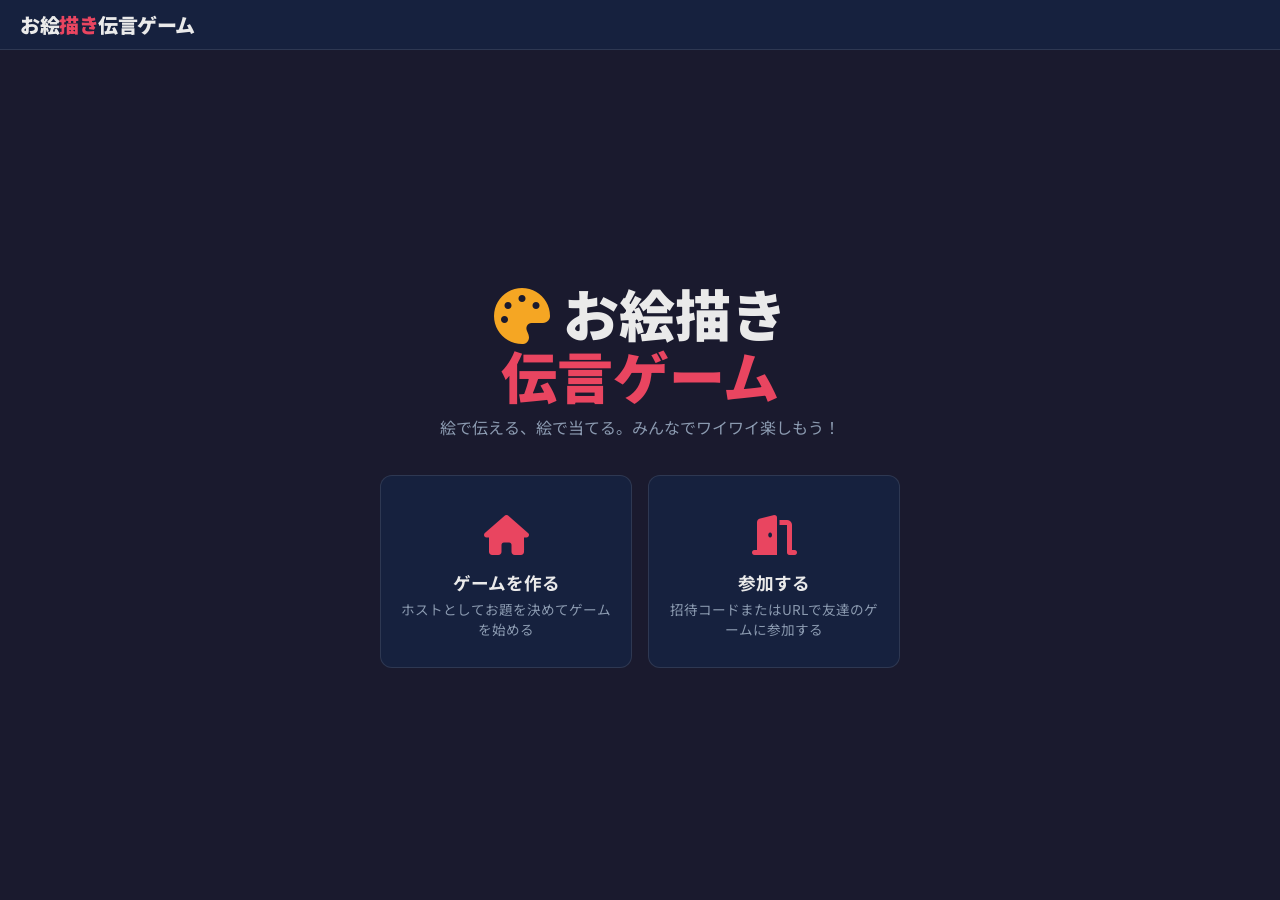
==== commit 7b2d52a6: "Update index.html" ====
--- a/index.html
+++ b/index.html
@@ -39,11 +39,17 @@
 
   * { margin: 0; padding: 0; box-sizing: border-box; }
 
+  html, body {
+    height: 100%;
+    overflow: hidden;
+  }
+
   body {
     font-family: 'Noto Sans JP', sans-serif;
     background: var(--bg);
     color: var(--text);
-    min-height: 100vh;
+    height: 100vh;
+    height: 100dvh;
     display: flex;
     flex-direction: column;
     align-items: center;
@@ -51,7 +57,8 @@
 
   header {
     width: 100%;
-    padding: 16px 24px;
+    flex-shrink: 0;
+    padding: 10px 20px;
     background: var(--surface);
     border-bottom: 1px solid var(--border);
     display: flex;
@@ -59,7 +66,7 @@
     gap: 12px;
   }
   .logo {
-    font-size: 1.5rem;
+    font-size: 1.25rem;
     font-weight: 900;
     letter-spacing: -0.5px;
   }
@@ -69,7 +76,7 @@
     background: var(--surface2);
     border: 1px solid var(--border);
     border-radius: 8px;
-    padding: 4px 12px;
+    padding: 3px 12px;
     font-size: 0.8rem;
     color: var(--text-muted);
   }
@@ -77,37 +84,46 @@
 
   main {
     width: 100%;
-    max-width: 860px;
-    padding: 32px 16px;
+    max-width: 960px;
+    padding: 12px 16px;
     flex: 1;
+    min-height: 0;
+    display: flex;
+    flex-direction: column;
   }
 
   .screen { display: none; }
-  .screen.active { display: block; }
+  .screen.active {
+    display: flex;
+    flex-direction: column;
+    flex: 1;
+    min-height: 0;
+  }
+  .screen.center.active { justify-content: center; }
 
   .hero {
     text-align: center;
-    padding: 48px 0 40px;
+    padding: 0 0 clamp(16px, 4vh, 36px);
   }
   .hero h1 {
-    font-size: clamp(2rem, 6vw, 3.5rem);
+    font-size: clamp(1.8rem, min(6vw, 8vh), 3.5rem);
     font-weight: 900;
     line-height: 1.1;
-    margin-bottom: 12px;
+    margin-bottom: 10px;
   }
   .hero h1 em { color: var(--accent); font-style: normal; }
   .hero h1 i { color: var(--accent2); }
   .hero p {
     color: var(--text-muted);
-    font-size: 1.05rem;
-    margin-bottom: 40px;
+    font-size: 1rem;
   }
 
   .home-actions {
     display: grid;
     grid-template-columns: 1fr 1fr;
-    gap: 20px;
+    gap: 16px;
     max-width: 520px;
+    width: 100%;
     margin: 0 auto;
   }
   @media (max-width: 500px) { .home-actions { grid-template-columns: 1fr; } }
@@ -116,33 +132,35 @@
     background: var(--surface);
     border: 1px solid var(--border);
     border-radius: var(--radius);
-    padding: 28px 20px;
+    padding: clamp(14px, 3.5vh, 28px) 20px;
     cursor: pointer;
     transition: border-color 0.2s, transform 0.15s;
     text-align: center;
   }
   .action-card:hover { border-color: var(--accent); transform: translateY(-2px); }
-  .action-card .icon { font-size: 2.5rem; margin-bottom: 12px; color: var(--accent); }
-  .action-card h2 { font-size: 1.1rem; margin-bottom: 6px; }
+  .action-card .icon { font-size: clamp(1.8rem, 5vh, 2.5rem); margin-bottom: 8px; color: var(--accent); }
+  .action-card h2 { font-size: 1.1rem; margin-bottom: 4px; }
   .action-card p { font-size: 0.85rem; color: var(--text-muted); }
 
   .form-card {
     background: var(--surface);
     border: 1px solid var(--border);
     border-radius: var(--radius);
-    padding: 32px;
+    padding: clamp(16px, 4vh, 32px);
     max-width: 460px;
+    width: 100%;
+    max-height: 100%;
+    overflow-y: auto;
     margin: 0 auto;
   }
-  .form-card h2 { font-size: 1.3rem; margin-bottom: 24px; }
-
-  .field { margin-bottom: 18px; }
+  .form-card h2 { font-size: 1.3rem; margin-bottom: clamp(12px, 3vh, 24px); }
+
+  .field { margin-bottom: 14px; }
   .field label {
     display: block;
     font-size: 0.82rem;
     color: var(--text-muted);
     margin-bottom: 6px;
-    text-transform: uppercase;
     letter-spacing: 0.5px;
   }
   .field input, .field select {
@@ -167,7 +185,7 @@
     align-items: center;
     justify-content: center;
     gap: 8px;
-    padding: 12px 24px;
+    padding: 11px 22px;
     border-radius: 8px;
     font-size: 0.95rem;
     font-family: inherit;
@@ -194,67 +212,84 @@
     display: flex;
     align-items: center;
     gap: 6px;
-    margin-bottom: 20px;
+    margin-bottom: 12px;
     padding: 0;
     transition: color 0.2s;
+    align-self: flex-start;
   }
   .back-btn:hover { color: var(--text); }
 
   .lobby-header {
+    flex-shrink: 0;
     display: flex;
     align-items: center;
     justify-content: space-between;
-    margin-bottom: 24px;
+    margin-bottom: 10px;
     flex-wrap: wrap;
-    gap: 12px;
-  }
-  .lobby-header h2 { font-size: 1.3rem; }
+    gap: 8px;
+  }
+  .lobby-header h2 { font-size: 1.2rem; }
 
   .invite-box {
+    flex-shrink: 0;
     background: var(--surface);
     border: 1px solid var(--border);
     border-radius: var(--radius);
-    padding: 20px 24px;
-    margin-bottom: 24px;
-  }
-  .invite-box h3 { font-size: 0.82rem; color: var(--text-muted); text-transform: uppercase; letter-spacing: 0.5px; margin-bottom: 12px; }
+    padding: 10px 16px;
+    margin-bottom: 10px;
+    display: flex;
+    flex-wrap: wrap;
+    align-items: center;
+    gap: 8px 14px;
+  }
+  .invite-box h3 { font-size: 0.82rem; color: var(--text-muted); letter-spacing: 0.5px; }
   .invite-code {
-    font-size: 2.5rem;
+    font-size: 2rem;
     font-weight: 900;
-    letter-spacing: 6px;
+    letter-spacing: 5px;
     color: var(--accent2);
-    margin-bottom: 12px;
+    line-height: 1.1;
   }
   .invite-url {
-    font-size: 0.8rem;
+    flex: 1 1 180px;
+    min-width: 0;
+    font-size: 0.78rem;
     color: var(--text-muted);
-    word-break: break-all;
+    white-space: nowrap;
+    overflow: hidden;
+    text-overflow: ellipsis;
     background: var(--bg);
     border-radius: 6px;
     padding: 8px 10px;
-    margin-bottom: 12px;
     font-family: monospace;
   }
   .copy-row { display: flex; gap: 8px; }
+  .copy-row .btn { padding: 8px 14px; font-size: 0.85rem; }
 
   .player-list {
+    flex: 1;
+    min-height: 0;
+    overflow-y: auto;
+    align-content: start;
     display: grid;
-    grid-template-columns: repeat(auto-fill, minmax(140px, 1fr));
-    gap: 10px;
-    margin-bottom: 24px;
+    grid-template-columns: repeat(auto-fill, minmax(120px, 1fr));
+    gap: 8px;
+    margin-bottom: 10px;
   }
   .player-chip {
     background: var(--surface);
     border: 1px solid var(--border);
     border-radius: 8px;
-    padding: 10px 14px;
-    font-size: 0.9rem;
+    padding: 7px 10px;
+    font-size: 0.88rem;
     display: flex;
     align-items: center;
     gap: 8px;
-  }
+    min-width: 0;
+  }
+  .player-chip > span { overflow: hidden; text-overflow: ellipsis; white-space: nowrap; }
   .player-chip .avatar {
-    width: 28px; height: 28px;
+    width: 26px; height: 26px;
     border-radius: 50%;
     background: var(--surface2);
     display: flex; align-items: center; justify-content: center;
@@ -265,16 +300,21 @@
   }
   .player-chip.host { border-color: var(--accent2); }
   .player-chip.me { border-color: var(--accent3); }
+  .player-chip.away { opacity: 0.45; border-style: dashed; }
+
+  .lobby-bottom { flex-shrink: 0; }
+  .lobby-hint { font-size: 0.8rem; color: var(--text-muted); margin-bottom: 10px; }
 
   .drawing-header {
+    flex-shrink: 0;
     display: flex;
     align-items: center;
     justify-content: space-between;
-    margin-bottom: 12px;
+    margin-bottom: 8px;
     flex-wrap: wrap;
     gap: 8px;
   }
-  .drawing-header h2 { font-size: 1.1rem; }
+  .drawing-header h2 { font-size: 1.05rem; }
   .turn-badge {
     background: var(--surface2);
     border-radius: 6px;
@@ -284,12 +324,13 @@
   }
 
   .topic-display {
+    flex-shrink: 0;
     background: var(--surface);
     border: 2px solid var(--accent2);
     border-radius: var(--radius);
-    padding: 14px 20px;
-    margin-bottom: 14px;
-    font-size: 1.05rem;
+    padding: 8px 16px;
+    margin-bottom: 8px;
+    font-size: 1rem;
     display: flex;
     align-items: center;
     gap: 10px;
@@ -297,35 +338,53 @@
   .topic-display .label {
     font-size: 0.75rem;
     color: var(--text-muted);
-    text-transform: uppercase;
     letter-spacing: 0.5px;
     white-space: nowrap;
   }
   .topic-display .value { font-weight: 700; color: var(--accent2); }
 
   .ref-image-box {
+    flex: 1;
+    min-height: 0;
+    display: flex;
+    flex-direction: column;
     background: var(--surface);
     border: 1px solid var(--border);
     border-radius: var(--radius);
-    padding: 12px;
-    margin-bottom: 14px;
-  }
-  .ref-image-box p { font-size: 0.8rem; color: var(--text-muted); margin-bottom: 8px; }
-  .ref-image-box img { max-width: 100%; border-radius: 6px; display: block; }
+    padding: 10px;
+    margin-bottom: 10px;
+  }
+  .ref-image-box p { flex-shrink: 0; font-size: 0.8rem; color: var(--text-muted); margin-bottom: 8px; }
+
+  .fit-img {
+    position: relative;
+    flex: 1;
+    min-height: 0;
+  }
+  .fit-img img {
+    position: absolute;
+    inset: 0;
+    width: 100%;
+    height: 100%;
+    object-fit: contain;
+    border-radius: 6px;
+    display: block;
+  }
 
   .timer-bar {
+    flex-shrink: 0;
     background: var(--surface);
     border: 1px solid var(--border);
     border-radius: var(--radius);
-    padding: 10px 14px;
-    margin-bottom: 14px;
+    padding: 6px 14px;
+    margin-bottom: 8px;
     display: flex;
     align-items: center;
     gap: 12px;
   }
   .timer-label { font-size: 0.8rem; color: var(--text-muted); white-space: nowrap; }
   .timer-count {
-    font-size: 1.6rem;
+    font-size: 1.4rem;
     font-weight: 900;
     min-width: 2.4ch;
     text-align: right;
@@ -348,23 +407,44 @@
   .timer-fill.danger { background: var(--accent); }
 
   .view-overlay {
+    flex: 1;
+    min-height: 0;
     background: var(--surface);
     border: 2px solid var(--accent3);
     border-radius: var(--radius);
-    padding: 14px;
-    margin-bottom: 14px;
+    padding: 10px;
     text-align: center;
-  }
-  .view-overlay img {
-    max-width: 100%;
-    border-radius: 6px;
-    display: block;
-    margin: 0 auto;
-    background: #fff;
-  }
-  .view-overlay p { font-size: 0.85rem; color: var(--text-muted); margin-bottom: 10px; }
+    flex-direction: column;
+  }
+  .view-overlay p { flex-shrink: 0; font-size: 0.85rem; color: var(--text-muted); margin-bottom: 8px; }
+
+  #draw-area {
+    flex: 1;
+    min-height: 0;
+    flex-direction: column;
+    gap: 8px;
+  }
+  #drawing-canvas-area {
+    flex: 1;
+    min-height: 0;
+    display: flex;
+    flex-direction: column;
+  }
+  #submit-drawing-btn { flex-shrink: 0; padding: 10px 22px; }
 
   .canvas-stage {
+    flex: 1;
+    min-height: 0;
+    display: flex;
+    align-items: center;
+    justify-content: center;
+    padding: 8px;
+    background: var(--surface);
+    border: 1px solid var(--border);
+    border-radius: var(--radius);
+    overflow: hidden;
+  }
+  .canvas-box {
     position: relative;
     line-height: 0;
   }
@@ -395,21 +475,13 @@
   .brush-cursor::before { width: 5px; height: 1px; }
   .brush-cursor::after { width: 1px; height: 5px; }
 
-  .canvas-wrap {
-    position: relative;
-    background: var(--surface);
-    border: 1px solid var(--border);
-    border-radius: var(--radius);
-    padding: 12px;
-    margin-bottom: 14px;
-  }
-
   .toolbar {
+    flex-shrink: 0;
     display: flex;
     align-items: center;
-    gap: 10px;
+    gap: 6px 8px;
     flex-wrap: wrap;
-    margin-bottom: 10px;
+    margin-bottom: 8px;
   }
 
   .tool-group {
@@ -418,7 +490,7 @@
     gap: 6px;
     background: var(--bg);
     border-radius: 8px;
-    padding: 4px 8px;
+    padding: 3px 8px;
   }
   .tool-group label {
     font-size: 0.75rem;
@@ -428,11 +500,11 @@
 
   .color-swatches {
     display: flex;
-    gap: 5px;
+    gap: 4px;
     flex-wrap: wrap;
   }
   .swatch {
-    width: 22px; height: 22px;
+    width: 20px; height: 20px;
     border-radius: 50%;
     border: 2px solid transparent;
     cursor: pointer;
@@ -453,7 +525,7 @@
     border-radius: 2px;
     outline: none;
     cursor: pointer;
-    width: 80px;
+    width: 72px;
   }
   input[type=range]::-webkit-slider-thumb {
     -webkit-appearance: none;
@@ -479,6 +551,10 @@
   }
   .tool-btn:hover { background: var(--surface); }
   .tool-btn.active { background: var(--accent); border-color: var(--accent); color: #fff; }
+  @media (max-width: 640px) {
+    .tool-btn .txt { display: none; }
+    .tool-btn { padding: 6px 9px; }
+  }
 
   canvas {
     display: block;
@@ -486,6 +562,7 @@
     cursor: none;
     touch-action: none;
     width: 100%;
+    height: 100%;
     background: #ffffff;
   }
 
@@ -493,103 +570,143 @@
     background: var(--surface);
     border: 1px solid var(--border);
     border-radius: var(--radius);
-    padding: 40px 32px;
+    padding: clamp(20px, 5vh, 40px) 28px;
     text-align: center;
   }
-  .waiting-icon { font-size: 3rem; margin-bottom: 16px; color: var(--accent2); }
+  .waiting-box.compact { padding: 14px 20px; }
+  .waiting-box.compact .waiting-icon { font-size: 1.6rem; margin-bottom: 6px; }
+  .waiting-box.compact p { margin-bottom: 0; }
+  .waiting-icon { font-size: clamp(2rem, 6vh, 3rem); margin-bottom: 12px; color: var(--accent2); }
   .host-crown { color: var(--accent2); }
   .btn i, .back-btn i, .tool-btn i { font-size: 0.9em; }
   .tool-btn:disabled { opacity: 0.35; cursor: not-allowed; }
   .tool-btn:disabled:hover { background: var(--surface2); }
   .waiting-box h2 { font-size: 1.2rem; margin-bottom: 8px; }
-  .waiting-box p { color: var(--text-muted); margin-bottom: 24px; }
+  .waiting-box p { color: var(--text-muted); margin-bottom: 16px; }
+  .button-row { display: flex; gap: 10px; justify-content: center; flex-wrap: wrap; }
+
   .progress-steps {
     display: flex;
     align-items: center;
     justify-content: center;
-    gap: 0;
-    margin-bottom: 24px;
+    flex-wrap: wrap;
+    gap: 6px;
+    margin-bottom: 16px;
   }
   .step-dot {
-    width: 28px; height: 28px;
+    width: 26px; height: 26px;
     border-radius: 50%;
     background: var(--surface2);
     border: 2px solid var(--border);
     display: flex; align-items: center; justify-content: center;
-    font-size: 0.75rem;
+    font-size: 0.72rem;
     font-weight: 700;
     color: var(--text-muted);
     transition: all 0.3s;
   }
   .step-dot.done { background: var(--accent3); border-color: var(--accent3); color: #1a1a2e; }
   .step-dot.current { background: var(--accent); border-color: var(--accent); color: #fff; }
-  .step-line {
-    height: 2px;
-    width: 32px;
-    background: var(--surface2);
-  }
-  .step-line.done { background: var(--accent3); }
-
-  .guess-section { max-width: 560px; margin: 0 auto; }
-  .guess-section h2 { font-size: 1.2rem; margin-bottom: 8px; }
-  .guess-section p { color: var(--text-muted); margin-bottom: 20px; }
+
+  .guess-section {
+    flex: 1;
+    min-height: 0;
+    width: 100%;
+    max-width: 720px;
+    margin: 0 auto;
+    display: flex;
+    flex-direction: column;
+  }
+  .guess-section h2 { flex-shrink: 0; font-size: 1.1rem; margin-bottom: 4px; }
+  .guess-section > p { flex-shrink: 0; color: var(--text-muted); font-size: 0.88rem; margin-bottom: 10px; }
+  #guess-input-area {
+    flex: 1;
+    min-height: 0;
+    flex-direction: column;
+    justify-content: center;
+    gap: 12px;
+  }
+  #guess-input-area .field { margin-bottom: 0; }
 
   .result-reveal {
-    text-align: center;
-    margin-bottom: 32px;
-  }
-  .result-reveal .verdict {
-    font-size: 3rem;
+    flex-shrink: 0;
+    display: flex;
+    align-items: center;
+    justify-content: center;
+    flex-wrap: wrap;
+    gap: 6px 18px;
     margin-bottom: 8px;
-    color: var(--accent2);
-  }
-  .result-reveal h2 { font-size: 1.5rem; margin-bottom: 6px; }
+  }
+  .result-reveal h2 { font-size: 1.15rem; }
+  .reveal-item {
+    display: flex;
+    align-items: center;
+    gap: 8px;
+    font-size: 0.82rem;
+    color: var(--text-muted);
+  }
   .result-reveal .topic-chip {
-    display: inline-block;
     background: var(--surface2);
     border-radius: 6px;
-    padding: 4px 14px;
+    padding: 3px 12px;
     color: var(--accent2);
     font-weight: 700;
-    font-size: 1.1rem;
-    margin-bottom: 8px;
+    font-size: 1rem;
   }
   .result-reveal .guess-chip {
-    display: inline-block;
     background: var(--surface);
     border: 1px solid var(--border);
     border-radius: 6px;
-    padding: 4px 14px;
+    padding: 3px 12px;
     color: var(--text);
     font-size: 1rem;
   }
 
   .timeline {
+    flex: 1;
+    min-height: 0;
+    display: grid;
+    gap: 8px;
+    overflow: hidden;
+  }
+  .timeline-item {
+    min-width: 0;
+    min-height: 0;
     display: flex;
     flex-direction: column;
-    gap: 16px;
-    margin-bottom: 32px;
-  }
-  .timeline-item {
     background: var(--surface);
     border: 1px solid var(--border);
-    border-radius: var(--radius);
-    padding: 16px;
+    border-radius: 10px;
+    padding: 8px;
   }
   .timeline-item .who {
-    font-size: 0.8rem;
+    flex-shrink: 0;
+    font-size: 0.75rem;
     color: var(--text-muted);
-    margin-bottom: 8px;
+    margin-bottom: 6px;
+    overflow: hidden;
+    white-space: nowrap;
+    text-overflow: ellipsis;
+  }
+  .timeline-item .who strong { color: var(--text); }
+  .timeline-item .answer-text {
+    flex: 1;
+    min-height: 0;
     display: flex;
     align-items: center;
-    gap: 6px;
-  }
-  .timeline-item .who strong { color: var(--text); }
-  .timeline-item img {
-    max-width: 100%;
-    border-radius: 6px;
-    display: block;
-    background: #fff;
+    justify-content: center;
+    text-align: center;
+    font-weight: 700;
+    font-size: clamp(1rem, 2.6vw, 1.6rem);
+    word-break: break-all;
+    overflow: hidden;
+  }
+  .result-actions {
+    flex-shrink: 0;
+    display: flex;
+    gap: 10px;
+    justify-content: center;
+    flex-wrap: wrap;
+    margin-top: 10px;
   }
 
   #toast-container {
@@ -658,7 +775,7 @@
 
 <main>
 
-  <div class="screen active" id="screen-home">
+  <div class="screen center active" id="screen-home">
     <div class="hero">
       <h1><i class="fa-solid fa-palette"></i> お絵描き<br><em>伝言ゲーム</em></h1>
       <p>絵で伝える、絵で当てる。みんなでワイワイ楽しもう！</p>
@@ -677,7 +794,7 @@
     </div>
   </div>
 
-  <div class="screen" id="screen-create">
+  <div class="screen center" id="screen-create">
     <button class="back-btn" onclick="showScreen('screen-home')"><i class="fa-solid fa-arrow-left"></i> 戻る</button>
     <div class="form-card">
       <h2><i class="fa-solid fa-house"></i> ゲームを作る</h2>
@@ -693,7 +810,7 @@
     </div>
   </div>
 
-  <div class="screen" id="screen-join">
+  <div class="screen center" id="screen-join">
     <button class="back-btn" onclick="showScreen('screen-home')"><i class="fa-solid fa-arrow-left"></i> 戻る</button>
     <div class="form-card">
       <h2><i class="fa-solid fa-door-open"></i> ゲームに参加する</h2>
@@ -727,20 +844,22 @@
 
     <div class="player-list" id="player-list"></div>
 
-    <div id="host-section" style="display:none">
-      <div class="field">
-        <label>お題を入力してください</label>
-        <input type="text" id="topic-input" placeholder="例: ねこ、富士山、ラーメン..." maxlength="20">
+    <div class="lobby-bottom">
+      <div id="host-section" style="display:none">
+        <div class="field">
+          <label>お題を入力してください</label>
+          <input type="text" id="topic-input" placeholder="例: ねこ、富士山、ラーメン..." maxlength="20">
+        </div>
+        <p class="lobby-hint" id="lobby-hint"></p>
+        <button class="btn btn-primary btn-full" id="start-btn" onclick="startGame()" disabled>ゲームを開始する <i class="fa-solid fa-arrow-right"></i></button>
       </div>
-      <p style="font-size:0.85rem;color:var(--text-muted);margin-bottom:16px;">全員そろってお題を入力すると開始できます。開始後、30秒でその絵を描きます。参加者には絵だけが10秒間見え、お題は秘密です。</p>
-      <button class="btn btn-primary btn-full" id="start-btn" onclick="startGame()" disabled>ゲームを開始する <i class="fa-solid fa-arrow-right"></i></button>
-    </div>
-
-    <div id="guest-waiting" style="display:none">
-      <div class="waiting-box">
-        <div class="waiting-icon"><i class="fa-solid fa-hourglass-half"></i></div>
-        <h2>ホストの準備を待っています</h2>
-        <p>ホストがお題を決めてゲームを始めるまでお待ちください。</p>
+
+      <div id="guest-waiting" style="display:none">
+        <div class="waiting-box compact">
+          <div class="waiting-icon"><i class="fa-solid fa-hourglass-half"></i></div>
+          <h2>ホストの準備を待っています</h2>
+          <p>ホストがお題を決めてゲームを始めるまでお待ちください。</p>
+        </div>
       </div>
     </div>
   </div>
@@ -758,24 +877,24 @@
 
     <div class="timer-bar">
       <span class="timer-label" id="timer-label">残り</span>
-      <span class="timer-count" id="timer-count">30</span>
+      <span class="timer-count" id="timer-count"></span>
       <div class="timer-track"><div class="timer-fill" id="timer-fill"></div></div>
     </div>
 
     <div class="view-overlay" id="view-overlay" style="display:none">
-      <p>前の人の絵です。10秒間だけ見られます。よく覚えてください！</p>
-      <img id="ref-image" src="" alt="前の人の絵">
+      <p id="view-hint"></p>
+      <div class="fit-img"><img id="ref-image" src="" alt="前の人の絵"></div>
     </div>
 
     <div id="draw-area" style="display:none">
       <div id="drawing-canvas-area"></div>
-      <button class="btn btn-success btn-full" id="submit-drawing-btn" onclick="submitDrawing()" style="margin-top:12px">
+      <button class="btn btn-success btn-full" id="submit-drawing-btn" onclick="submitDrawing()">
         絵を送る <i class="fa-solid fa-arrow-right"></i>
       </button>
     </div>
   </div>
 
-  <div class="screen" id="screen-waiting">
+  <div class="screen center" id="screen-waiting">
     <div class="waiting-box">
       <div class="waiting-icon"><i class="fa-solid fa-palette"></i></div>
       <h2>提出しました！次の人を待っています</h2>
@@ -788,37 +907,43 @@
   <div class="screen" id="screen-guess">
     <div class="guess-section">
       <h2><i class="fa-solid fa-magnifying-glass"></i> お題を当てよう！</h2>
-      <p>最後の絵を見て、最初のお題が何だったか当ててください。絵は10秒間だけ見られます。</p>
+      <p id="guess-hint"></p>
       <div class="timer-bar" id="guess-timer-bar">
         <span class="timer-label">残り</span>
-        <span class="timer-count" id="guess-timer-count">10</span>
+        <span class="timer-count" id="guess-timer-count"></span>
         <div class="timer-track"><div class="timer-fill" id="guess-timer-fill"></div></div>
       </div>
       <div class="ref-image-box" id="guess-image-box">
         <p>最後に届いた絵</p>
-        <img id="guess-image" src="" alt="最後の絵">
+        <div class="fit-img"><img id="guess-image" src="" alt="最後の絵"></div>
       </div>
-      <div class="field" id="guess-field" style="display:none">
-        <label>あなたの答え</label>
-        <input type="text" id="guess-input" placeholder="お題を入力..." maxlength="20">
+      <div id="guess-input-area" style="display:none">
+        <div class="field">
+          <label>あなたの答え</label>
+          <input type="text" id="guess-input" placeholder="お題を入力..." maxlength="20">
+        </div>
+        <button class="btn btn-success btn-full" id="guess-btn" onclick="submitGuess()">答えを送る <i class="fa-solid fa-arrow-right"></i></button>
       </div>
-      <button class="btn btn-success btn-full" id="guess-btn" onclick="submitGuess()" style="display:none">答えを送る <i class="fa-solid fa-arrow-right"></i></button>
     </div>
   </div>
 
-  <div class="screen" id="screen-aborted">
+  <div class="screen center" id="screen-aborted">
     <div class="waiting-box">
       <div class="waiting-icon"><i class="fa-solid fa-door-open"></i></div>
       <h2>ゲーム終了</h2>
       <p id="aborted-msg">誰かが退出したため、ゲームを終了しました。</p>
-      <button class="btn btn-primary" onclick="showScreen('screen-home');resetGame()"><i class="fa-solid fa-house"></i> トップに戻る</button>
+      <div class="button-row">
+        <button class="btn btn-success" onclick="rematch()"><i class="fa-solid fa-rotate-right"></i> 同じルームで続ける</button>
+        <button class="btn btn-primary" onclick="showScreen('screen-home');resetGame()"><i class="fa-solid fa-house"></i> トップに戻る</button>
+      </div>
     </div>
   </div>
 
   <div class="screen" id="screen-result">
     <div class="result-reveal" id="result-reveal"></div>
     <div class="timeline" id="timeline"></div>
-    <div style="text-align:center">
+    <div class="result-actions">
+      <button class="btn btn-success" onclick="rematch()"><i class="fa-solid fa-rotate-right"></i> 同じルームで続ける</button>
       <button class="btn btn-primary" onclick="showScreen('screen-home');resetGame()"><i class="fa-solid fa-house"></i> トップに戻る</button>
     </div>
   </div>
@@ -837,22 +962,33 @@
 <script>
 const API_BASE = 'https://message-server.user-x45.workers.dev';
 
+const VIEW_SECONDS = 30;
+const DRAW_SECONDS = 60;
+const CANVAS_W = 680;
+const CANVAS_H = 420;
+
 let state = {
   code: null,
   playerId: null,
   playerName: null,
   isHost: false,
+  round: 0,
   pollTimer: null,
   ended: false,
 };
 
 let drawCanvas = null;
-
-const VIEW_SECONDS = 10;
-const DRAW_SECONDS = 30;
-
 let timerHandle = null;
 let drawSubmitted = false;
+
+let lobbyPlayerCount = 0;
+let lobbyMaxPlayers = 0;
+let lobbyRound = 0;
+let lobbyAllPresent = true;
+
+function esc(s) {
+  return String(s).replace(/[&<>"']/g, c => ({ '&': '&amp;', '<': '&lt;', '>': '&gt;', '"': '&quot;', "'": '&#39;' }[c]));
+}
 
 function stopTimer() {
   if (timerHandle) { clearInterval(timerHandle); timerHandle = null; }
@@ -885,12 +1021,25 @@
 }
 
 window.addEventListener('DOMContentLoaded', () => {
+  document.getElementById('lobby-hint').textContent =
+    `全員そろってお題を入力すると開始できます。開始後、${DRAW_SECONDS}秒でその絵を描きます。参加者には絵だけが${VIEW_SECONDS}秒間見え、お題は秘密です。`;
+  document.getElementById('view-hint').textContent =
+    `前の人の絵です。${VIEW_SECONDS}秒間だけ見られます。よく覚えてください！`;
+  document.getElementById('guess-hint').textContent =
+    `最後の絵を見て、最初のお題が何だったか当ててください。絵は${VIEW_SECONDS}秒間だけ見られます。`;
+  document.getElementById('timer-count').textContent = DRAW_SECONDS;
+  document.getElementById('guess-timer-count').textContent = VIEW_SECONDS;
+
   const params = new URLSearchParams(location.search);
   const code = params.get('code');
   if (code && /^[A-Z0-9]{6}$/.test(code.toUpperCase())) {
     document.getElementById('join-code').value = code.toUpperCase();
     showScreen('screen-join');
   }
+});
+
+window.addEventListener('resize', () => {
+  if (document.getElementById('screen-result').classList.contains('active')) fitTimeline();
 });
 
 function showScreen(id) {
@@ -923,7 +1072,7 @@
   document.getElementById('loading-text').textContent = text;
 }
 
-function buildCanvas(container, width = 680, height = 420) {
+function buildCanvas(container) {
   container.innerHTML = '';
 
   const toolbar = document.createElement('div');
@@ -954,6 +1103,7 @@
       currentTool = 'pen';
       document.querySelectorAll('.swatch').forEach(s => s.classList.remove('active'));
       sw.classList.add('active');
+      penBtn.classList.add('active');
       eraserBtn.classList.remove('active');
     };
     swatchRow.appendChild(sw);
@@ -977,7 +1127,8 @@
 
   const penBtn = document.createElement('button');
   penBtn.className = 'tool-btn active';
-  penBtn.innerHTML = '<i class="fa-solid fa-pencil"></i> ペン';
+  penBtn.title = 'ペン';
+  penBtn.innerHTML = '<i class="fa-solid fa-pencil"></i><span class="txt"> ペン</span>';
   penBtn.onclick = () => {
     currentTool = 'pen';
     penBtn.classList.add('active');
@@ -989,7 +1140,8 @@
 
   const eraserBtn = document.createElement('button');
   eraserBtn.className = 'tool-btn';
-  eraserBtn.innerHTML = '<i class="fa-solid fa-eraser"></i> 消しゴム';
+  eraserBtn.title = '消しゴム';
+  eraserBtn.innerHTML = '<i class="fa-solid fa-eraser"></i><span class="txt"> 消しゴム</span>';
   eraserBtn.onclick = () => {
     currentTool = 'eraser';
     eraserBtn.classList.add('active');
@@ -999,7 +1151,8 @@
 
   const clearBtn = document.createElement('button');
   clearBtn.className = 'tool-btn';
-  clearBtn.innerHTML = '<i class="fa-solid fa-trash"></i> 全消し';
+  clearBtn.title = '全消し';
+  clearBtn.innerHTML = '<i class="fa-solid fa-trash"></i><span class="txt"> 全消し</span>';
   clearBtn.onclick = () => {
     pushHistory();
     ctx.fillStyle = '#ffffff';
@@ -1018,14 +1171,14 @@
   undoBtn.className = 'tool-btn';
   undoBtn.type = 'button';
   undoBtn.title = '元に戻す (Ctrl+Z)';
-  undoBtn.innerHTML = '<i class="fa-solid fa-rotate-left"></i> 元に戻す';
+  undoBtn.innerHTML = '<i class="fa-solid fa-rotate-left"></i><span class="txt"> 元に戻す</span>';
   undoBtn.disabled = true;
 
   const redoBtn = document.createElement('button');
   redoBtn.className = 'tool-btn';
   redoBtn.type = 'button';
   redoBtn.title = 'やり直す (Ctrl+Shift+Z)';
-  redoBtn.innerHTML = '<i class="fa-solid fa-rotate-right"></i> やり直す';
+  redoBtn.innerHTML = '<i class="fa-solid fa-rotate-right"></i><span class="txt"> やり直す</span>';
   redoBtn.disabled = true;
 
   historyGroup.appendChild(undoBtn);
@@ -1037,14 +1190,32 @@
   stage.className = 'canvas-stage';
   container.appendChild(stage);
 
+  const box = document.createElement('div');
+  box.className = 'canvas-box';
+  stage.appendChild(box);
+
   const canvas = document.createElement('canvas');
-  canvas.width = 680;
-  canvas.height = 420;
-  stage.appendChild(canvas);
+  canvas.width = CANVAS_W;
+  canvas.height = CANVAS_H;
+  box.appendChild(canvas);
 
   const brushCursor = document.createElement('div');
   brushCursor.className = 'brush-cursor';
-  stage.appendChild(brushCursor);
+  box.appendChild(brushCursor);
+
+  const fitCanvas = () => {
+    const w = stage.clientWidth - 16;
+    const h = stage.clientHeight - 16;
+    if (w <= 0 || h <= 0) return;
+    const scale = Math.min(w / CANVAS_W, h / CANVAS_H);
+    box.style.width = Math.max(1, Math.floor(CANVAS_W * scale)) + 'px';
+    box.style.height = Math.max(1, Math.floor(CANVAS_H * scale)) + 'px';
+  };
+  const observer = new ResizeObserver(() => {
+    if (!stage.isConnected) { observer.disconnect(); return; }
+    fitCanvas();
+  });
+  observer.observe(stage);
 
   function updateCursor(e) {
     if (e.pointerType && e.pointerType === 'touch') return;
@@ -1164,13 +1335,8 @@
     ctx.lineWidth = parseInt(sizeSlider.value);
     ctx.lineCap = 'round';
     ctx.lineJoin = 'round';
-    if (currentTool === 'eraser') {
-      ctx.globalCompositeOperation = 'source-over';
-      ctx.strokeStyle = '#ffffff';
-    } else {
-      ctx.globalCompositeOperation = 'source-over';
-      ctx.strokeStyle = currentColor;
-    }
+    ctx.globalCompositeOperation = 'source-over';
+    ctx.strokeStyle = currentTool === 'eraser' ? '#ffffff' : currentColor;
     ctx.beginPath();
     ctx.moveTo(lastX, lastY);
     ctx.lineTo(x, y);
@@ -1195,17 +1361,19 @@
   return canvas;
 }
 
-let lobbyPlayerCount = 0;
-let lobbyMaxPlayers = 0;
-
 function checkHostReady() {
   const topic = document.getElementById('topic-input').value.trim();
-  const full = lobbyPlayerCount >= lobbyMaxPlayers && lobbyMaxPlayers > 0;
+  const need = lobbyRound > 0 ? 2 : lobbyMaxPlayers;
+  const enough = lobbyMaxPlayers > 0 && lobbyPlayerCount >= need;
   const btn = document.getElementById('start-btn');
-  btn.disabled = !(topic && full);
-  btn.innerHTML = full
-    ? 'ゲームを開始する <i class="fa-solid fa-arrow-right"></i>'
-    : `あと${Math.max(0, lobbyMaxPlayers - lobbyPlayerCount)}人待っています...`;
+  btn.disabled = !(topic && enough && lobbyAllPresent);
+  if (!enough) {
+    btn.innerHTML = `あと${Math.max(0, need - lobbyPlayerCount)}人待っています...`;
+  } else if (!lobbyAllPresent) {
+    btn.innerHTML = 'みんなの復帰を待っています...';
+  } else {
+    btn.innerHTML = 'ゲームを開始する <i class="fa-solid fa-arrow-right"></i>';
+  }
 }
 
 async function createGame() {
@@ -1226,7 +1394,6 @@
     state.code = data.code;
     state.playerId = data.hostId;
     state.playerName = name;
-    state.isHost = true;
     enterLobby(data.game);
   } catch (e) {
     toast('エラー: ' + e.message, 'error');
@@ -1246,7 +1413,6 @@
     state.code = code;
     state.playerId = data.playerId;
     state.playerName = name;
-    state.isHost = false;
     enterLobby(data.game);
   } catch (e) {
     toast('エラー: ' + e.message, 'error');
@@ -1255,7 +1421,16 @@
   }
 }
 
+function applyLobbyRole() {
+  document.getElementById('host-section').style.display = state.isHost ? 'block' : 'none';
+  document.getElementById('guest-waiting').style.display = state.isHost ? 'none' : 'block';
+}
+
 function enterLobby(game) {
+  state.ended = false;
+  state.isHost = !!game.amHost;
+  state.round = game.round || 0;
+
   showScreen('screen-lobby');
   updateHeaderCode(state.code);
 
@@ -1263,34 +1438,34 @@
   const url = location.origin + location.pathname + '?code=' + state.code;
   document.getElementById('lobby-url').textContent = url;
 
-  if (state.isHost) {
-    document.getElementById('host-section').style.display = 'block';
-    document.getElementById('guest-waiting').style.display = 'none';
-    document.getElementById('topic-input').value = '';
-    document.getElementById('topic-input').oninput = checkHostReady;
-    document.getElementById('start-btn').disabled = true;
-  } else {
-    document.getElementById('host-section').style.display = 'none';
-    document.getElementById('guest-waiting').style.display = 'block';
-  }
-
-  renderPlayers(game.players, game.maxPlayers);
+  const topicInput = document.getElementById('topic-input');
+  topicInput.value = '';
+  topicInput.oninput = checkHostReady;
+  document.getElementById('start-btn').disabled = true;
+  applyLobbyRole();
+
+  renderPlayers(game);
   startPolling();
 }
 
-function renderPlayers(players, maxPlayers) {
+function renderPlayers(game) {
+  const players = game.players;
   lobbyPlayerCount = players.length;
-  if (maxPlayers) lobbyMaxPlayers = maxPlayers;
+  lobbyRound = game.round || 0;
+  lobbyAllPresent = players.every(p => p.present !== false);
+  if (game.maxPlayers) lobbyMaxPlayers = game.maxPlayers;
   const list = document.getElementById('player-list');
   list.innerHTML = '';
   players.forEach(p => {
+    const away = p.present === false;
     const chip = document.createElement('div');
     chip.className = 'player-chip' +
       (p.isHost ? ' host' : '') +
-      (p.name === state.playerName ? ' me' : '');
+      (p.name === state.playerName ? ' me' : '') +
+      (away ? ' away' : '');
     chip.innerHTML = `
-      <div class="avatar">${p.name[0]}</div>
-      <span>${p.name}${p.isHost ? ' <i class="fa-solid fa-crown host-crown"></i>' : ''}${p.name === state.playerName ? ' (自分)' : ''}</span>
+      <div class="avatar">${esc(Array.from(p.name)[0] || '')}</div>
+      <span>${esc(p.name)}${p.isHost ? ' <i class="fa-solid fa-crown host-crown"></i>' : ''}${p.name === state.playerName ? ' (自分)' : ''}${away ? ' (戻り待ち)' : ''}</span>
     `;
     list.appendChild(chip);
   });
@@ -1324,6 +1499,21 @@
   }
 }
 
+async function rematch() {
+  if (!state.code || !state.playerId) return;
+  setLoading(true, 'ルームに戻っています...');
+  try {
+    const data = await api('POST', `/api/game/${state.code}/rematch`, {
+      playerId: state.playerId,
+    });
+    enterLobby(data.game);
+  } catch (e) {
+    toast('エラー: ' + e.message, 'error');
+  } finally {
+    setLoading(false);
+  }
+}
+
 function startPolling() {
   stopPolling();
   pollOnce();
@@ -1376,7 +1566,11 @@
   const currentScreen = document.querySelector('.screen.active')?.id;
 
   if (currentScreen === 'screen-lobby') {
-    renderPlayers(game.players, game.maxPlayers);
+    if (!!game.amHost !== state.isHost) {
+      state.isHost = !!game.amHost;
+      applyLobbyRole();
+    }
+    renderPlayers(game);
     if (game.status !== 'waiting') {
       if (game.myTurn) {
         enterDrawing(game);
@@ -1387,6 +1581,16 @@
     return;
   }
 
+  if ((game.round || 0) > state.round) {
+    if (game.hasResult) {
+      stopPolling();
+      loadResult();
+    } else {
+      handleAborted({ abortedBy: null });
+    }
+    return;
+  }
+
   if (currentScreen === 'screen-waiting') {
     updateWaitingProgress(game);
 
@@ -1432,7 +1636,7 @@
   const beginDraw = (elapsedInDrawMs) => {
     overlay.style.display = 'none';
     document.getElementById('ref-image').src = '';
-    drawArea.style.display = 'block';
+    drawArea.style.display = 'flex';
     title.innerHTML = '<i class="fa-solid fa-pencil"></i> 絵を描こう';
     drawCanvas = buildCanvas(document.getElementById('drawing-canvas-area'));
     runTimer({
@@ -1451,7 +1655,7 @@
       return;
     }
     drawArea.style.display = 'none';
-    overlay.style.display = 'block';
+    overlay.style.display = 'flex';
     title.innerHTML = '<i class="fa-solid fa-eye"></i> 絵を覚えよう';
     document.getElementById('ref-image').src = game.prevDrawing.imageData;
     runTimer({
@@ -1495,11 +1699,6 @@
   const steps = document.getElementById('progress-steps');
   steps.innerHTML = '';
   game.players.forEach((p, i) => {
-    if (i > 0) {
-      const line = document.createElement('div');
-      line.className = 'step-line' + (game.drawingCount > i ? ' done' : '');
-      steps.appendChild(line);
-    }
     const dot = document.createElement('div');
     const isDone = i < game.drawingCount;
     const isCurrent = i === game.currentTurn;
@@ -1515,8 +1714,7 @@
   stopTimer();
 
   const imageBox = document.getElementById('guess-image-box');
-  const field = document.getElementById('guess-field');
-  const btn = document.getElementById('guess-btn');
+  const inputArea = document.getElementById('guess-input-area');
   const img = document.getElementById('guess-image');
   const input = document.getElementById('guess-input');
   input.value = '';
@@ -1524,8 +1722,7 @@
   const showInput = () => {
     imageBox.style.display = 'none';
     img.src = '';
-    field.style.display = 'block';
-    btn.style.display = 'flex';
+    inputArea.style.display = 'flex';
     document.getElementById('guess-timer-bar').style.display = 'none';
     input.focus();
   };
@@ -1536,9 +1733,8 @@
     return;
   }
 
-  imageBox.style.display = 'block';
-  field.style.display = 'none';
-  btn.style.display = 'none';
+  imageBox.style.display = 'flex';
+  inputArea.style.display = 'none';
   document.getElementById('guess-timer-bar').style.display = 'flex';
   if (game.prevDrawing) img.src = game.prevDrawing.imageData;
 
@@ -1575,11 +1771,9 @@
     const data = await api('GET', `/api/game/${state.code}/result`);
     stopPolling();
     stopTimer();
-    state.ended = true;
     showResult(data);
   } catch (e) {
     toast('エラー: ' + e.message, 'error');
-    setLoading(false);
   } finally {
     setLoading(false);
   }
@@ -1590,26 +1784,20 @@
 
   const reveal = document.getElementById('result-reveal');
   reveal.innerHTML = `
-    <div class="verdict"><i class="fa-solid fa-palette"></i></div>
-    <h2>結果発表</h2>
-    <p style="color:var(--text-muted);margin-bottom:8px;">お題</p>
-    <div class="topic-chip">「${data.topic}」</div>
-    <p style="margin:10px 0 4px;font-size:0.85rem;color:var(--text-muted)">答え</p>
-    <div class="guess-chip">「${data.guess?.text || '(なし)'}」</div>
+    <h2><i class="fa-solid fa-palette"></i> 結果発表</h2>
+    <div class="reveal-item"><span>お題</span><div class="topic-chip">「${esc(data.topic || '')}」</div></div>
+    <div class="reveal-item"><span>答え</span><div class="guess-chip">「${esc(data.guess?.text || '(なし)')}」</div></div>
   `;
 
   const timeline = document.getElementById('timeline');
-  timeline.innerHTML = `<h3 style="margin-bottom:12px"><i class="fa-solid fa-scroll"></i> 絵の流れ</h3>`;
+  timeline.innerHTML = '';
 
   data.drawings.forEach((d, i) => {
     const item = document.createElement('div');
     item.className = 'timeline-item';
     item.innerHTML = `
-      <div class="who">
-        <span>${i + 1}番目</span>
-        <strong>${d.playerName}</strong>が描いた
-      </div>
-      <img src="${d.imageData}" alt="${d.playerName}の絵">
+      <div class="who">${i + 1}番目 <strong>${esc(d.playerName)}</strong>が描いた</div>
+      <div class="fit-img"><img src="${d.imageData}" alt="${esc(d.playerName)}の絵"></div>
     `;
     timeline.appendChild(item);
   });
@@ -1618,10 +1806,49 @@
     const item = document.createElement('div');
     item.className = 'timeline-item';
     item.innerHTML = `
-      <div class="who"><strong>${data.guess.playerName}</strong>の答え</div>
-      <p style="font-size:1.4rem;font-weight:700;margin-top:8px">「${data.guess.text}」</p>
+      <div class="who"><strong>${esc(data.guess.playerName)}</strong>の答え</div>
+      <div class="answer-text">「${esc(data.guess.text)}」</div>
     `;
     timeline.appendChild(item);
+  }
+
+  requestAnimationFrame(fitTimeline);
+}
+
+function fitTimeline() {
+  const grid = document.getElementById('timeline');
+  const n = grid.children.length;
+  const W = grid.clientWidth;
+  const H = grid.clientHeight;
+  if (!n || !W || !H) return;
+
+  const gap = 8;
+  const caption = 40;
+  const ratio = CANVAS_W / CANVAS_H;
+  const minWidth = 120;
+
+  let best = { cols: 1, rows: n, width: 0 };
+  for (let cols = 1; cols <= n; cols++) {
+    const rows = Math.ceil(n / cols);
+    const cellW = (W - gap * (cols - 1)) / cols - 18;
+    const cellH = (H - gap * (rows - 1)) / rows - caption;
+    const width = Math.min(cellW, cellH * ratio);
+    if (width > best.width) best = { cols, rows, width };
+  }
+
+  if (best.width >= minWidth || n <= 2) {
+    grid.style.gridTemplateColumns = `repeat(${best.cols}, minmax(0, 1fr))`;
+    grid.style.gridTemplateRows = `repeat(${best.rows}, minmax(0, 1fr))`;
+    grid.style.gridAutoRows = '';
+    grid.style.overflowY = 'hidden';
+  } else {
+    const cols = Math.max(1, Math.floor((W + gap) / (minWidth + 18 + gap)));
+    const cellW = (W - gap * (cols - 1)) / cols;
+    const rowH = (cellW - 18) / ratio + caption;
+    grid.style.gridTemplateColumns = `repeat(${cols}, minmax(0, 1fr))`;
+    grid.style.gridTemplateRows = '';
+    grid.style.gridAutoRows = Math.ceil(rowH) + 'px';
+    grid.style.overflowY = 'auto';
   }
 }
 
@@ -1634,9 +1861,11 @@
   sendLeave();
   stopPolling();
   stopTimer();
-  state = { code: null, playerId: null, playerName: null, isHost: false, pollTimer: null, ended: false };
+  state = { code: null, playerId: null, playerName: null, isHost: false, round: 0, pollTimer: null, ended: false };
   lobbyPlayerCount = 0;
   lobbyMaxPlayers = 0;
+  lobbyRound = 0;
+  lobbyAllPresent = true;
   drawCanvas = null;
   document.getElementById('header-code').style.display = 'none';
   document.getElementById('create-name').value = '';
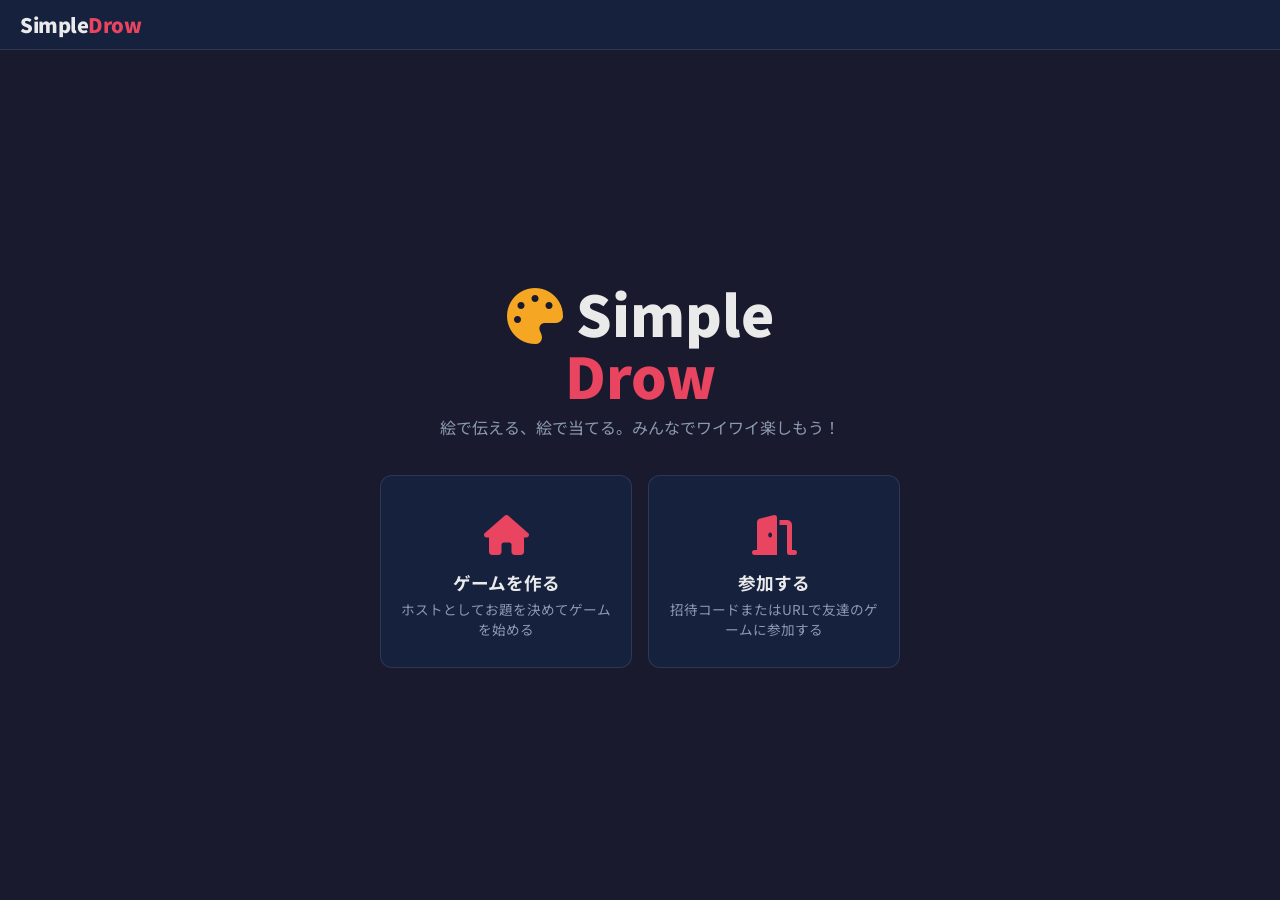
==== commit 279d6e0a: "Update index.html" ====
--- a/index.html
+++ b/index.html
@@ -3,20 +3,20 @@
 <head>
 <meta charset="UTF-8">
 <meta name="viewport" content="width=device-width, initial-scale=1.0">
-<meta name="description" content="お絵描き伝言ゲームは、登録不要・無料で遊べるオンラインゲーム。お題を絵で伝えて、最後の人がお題を当てます。招待コードを共有するだけで、2〜16人で友達と一緒に楽しめます。">
+<meta name="description" content="SimpleDrowは、登録不要・無料で遊べるオンラインゲーム。お題を絵で伝えて、最後の人がお題を当てます。招待コードを共有するだけで、2〜16人で友達と一緒に楽しめます。">
 <link rel="canonical" href="https://oekaki-dengon.pages.dev/">
 <meta content="https://oekaki-dengon.pages.dev/" property="og:url">
-<meta content="お絵描き伝言ゲーム" property="og:title">
-<meta content="お絵描き伝言ゲームは、登録不要・無料で遊べるオンラインゲーム。お題を絵で伝えて、最後の人がお題を当てます。招待コードを共有するだけで、2〜16人で友達と一緒に楽しめます。" property="og:description">
+<meta content="SimpleDrow" property="og:title">
+<meta content="SimpleDrowは、登録不要・無料で遊べるオンラインゲーム。お題を絵で伝えて、最後の人がお題を当てます。招待コードを共有するだけで、2〜16人で友達と一緒に楽しめます。" property="og:description">
 <meta content="website" property="og:type">
-<meta content="お絵描き伝言ゲーム" property="og:site_name">
-<title>お絵描き伝言ゲーム｜登録不要・無料で友達と遊べるオンラインゲーム</title>
+<meta content="SimpleDrow" property="og:site_name">
+<title>SimpleDrow｜登録不要・無料で友達と遊べるオンラインゲーム</title>
 <link rel="stylesheet" href="https://cdnjs.cloudflare.com/ajax/libs/font-awesome/6.5.1/css/all.min.css">
 <script type="application/ld+json">
 {
   "@context": "https://schema.org/",
   "@type": "WebSite",
-  "name": "お絵描き伝言ゲーム",
+  "name": "SimpleDrow",
   "url": "https://oekaki-dengon.pages.dev/"
 }
 </script>
@@ -431,6 +431,7 @@
     flex-direction: column;
   }
   #submit-drawing-btn { flex-shrink: 0; padding: 10px 22px; }
+  .skip-btn { flex-shrink: 0; margin-top: 8px; padding: 10px 22px; }
 
   .canvas-stage {
     flex: 1;
@@ -767,7 +768,7 @@
 <body>
 
 <header>
-  <div class="logo">お絵<span>描き</span>伝言ゲーム</div>
+  <div class="logo">Simple<span>Drow</span></div>
   <div class="code-badge" id="header-code" style="display:none">
     コード: <strong id="header-code-text"></strong>
   </div>
@@ -777,7 +778,7 @@
 
   <div class="screen center active" id="screen-home">
     <div class="hero">
-      <h1><i class="fa-solid fa-palette"></i> お絵描き<br><em>伝言ゲーム</em></h1>
+      <h1><i class="fa-solid fa-palette"></i> Simple<br><em>Drow</em></h1>
       <p>絵で伝える、絵で当てる。みんなでワイワイ楽しもう！</p>
     </div>
     <div class="home-actions">
@@ -884,6 +885,7 @@
     <div class="view-overlay" id="view-overlay" style="display:none">
       <p id="view-hint"></p>
       <div class="fit-img"><img id="ref-image" src="" alt="前の人の絵"></div>
+      <button class="btn btn-success btn-full skip-btn" onclick="skipView()"><i class="fa-solid fa-check"></i> 覚えた！描き始める</button>
     </div>
 
     <div id="draw-area" style="display:none">
@@ -916,6 +918,7 @@
       <div class="ref-image-box" id="guess-image-box">
         <p>最後に届いた絵</p>
         <div class="fit-img"><img id="guess-image" src="" alt="最後の絵"></div>
+        <button class="btn btn-success btn-full skip-btn" onclick="skipView()"><i class="fa-solid fa-check"></i> 覚えた！答える</button>
       </div>
       <div id="guess-input-area" style="display:none">
         <div class="field">
@@ -980,6 +983,7 @@
 let drawCanvas = null;
 let timerHandle = null;
 let drawSubmitted = false;
+let skipHandler = null;
 
 let lobbyPlayerCount = 0;
 let lobbyMaxPlayers = 0;
@@ -988,6 +992,13 @@
 
 function esc(s) {
   return String(s).replace(/[&<>"']/g, c => ({ '&': '&amp;', '<': '&lt;', '>': '&gt;', '"': '&quot;', "'": '&#39;' }[c]));
+}
+
+function skipView() {
+  if (!skipHandler) return;
+  const handler = skipHandler;
+  skipHandler = null;
+  handler();
 }
 
 function stopTimer() {
@@ -1613,6 +1624,7 @@
 function enterDrawing(game) {
   showScreen('screen-drawing');
   drawSubmitted = false;
+  skipHandler = null;
   stopTimer();
 
   document.getElementById('drawing-turn-badge').textContent =
@@ -1634,6 +1646,7 @@
   const title = document.getElementById('drawing-title');
 
   const beginDraw = (elapsedInDrawMs) => {
+    skipHandler = null;
     overlay.style.display = 'none';
     document.getElementById('ref-image').src = '';
     drawArea.style.display = 'flex';
@@ -1658,6 +1671,10 @@
     overlay.style.display = 'flex';
     title.innerHTML = '<i class="fa-solid fa-eye"></i> 絵を覚えよう';
     document.getElementById('ref-image').src = game.prevDrawing.imageData;
+    skipHandler = () => {
+      stopTimer();
+      beginDraw(0);
+    };
     runTimer({
       seconds: VIEW_SECONDS,
       elapsedMs: elapsed,
@@ -1711,6 +1728,7 @@
 
 function enterGuess(game) {
   showScreen('screen-guess');
+  skipHandler = null;
   stopTimer();
 
   const imageBox = document.getElementById('guess-image-box');
@@ -1720,6 +1738,7 @@
   input.value = '';
 
   const showInput = () => {
+    skipHandler = null;
     imageBox.style.display = 'none';
     img.src = '';
     inputArea.style.display = 'flex';
@@ -1737,6 +1756,11 @@
   inputArea.style.display = 'none';
   document.getElementById('guess-timer-bar').style.display = 'flex';
   if (game.prevDrawing) img.src = game.prevDrawing.imageData;
+
+  skipHandler = () => {
+    stopTimer();
+    showInput();
+  };
 
   runTimer({
     seconds: VIEW_SECONDS,
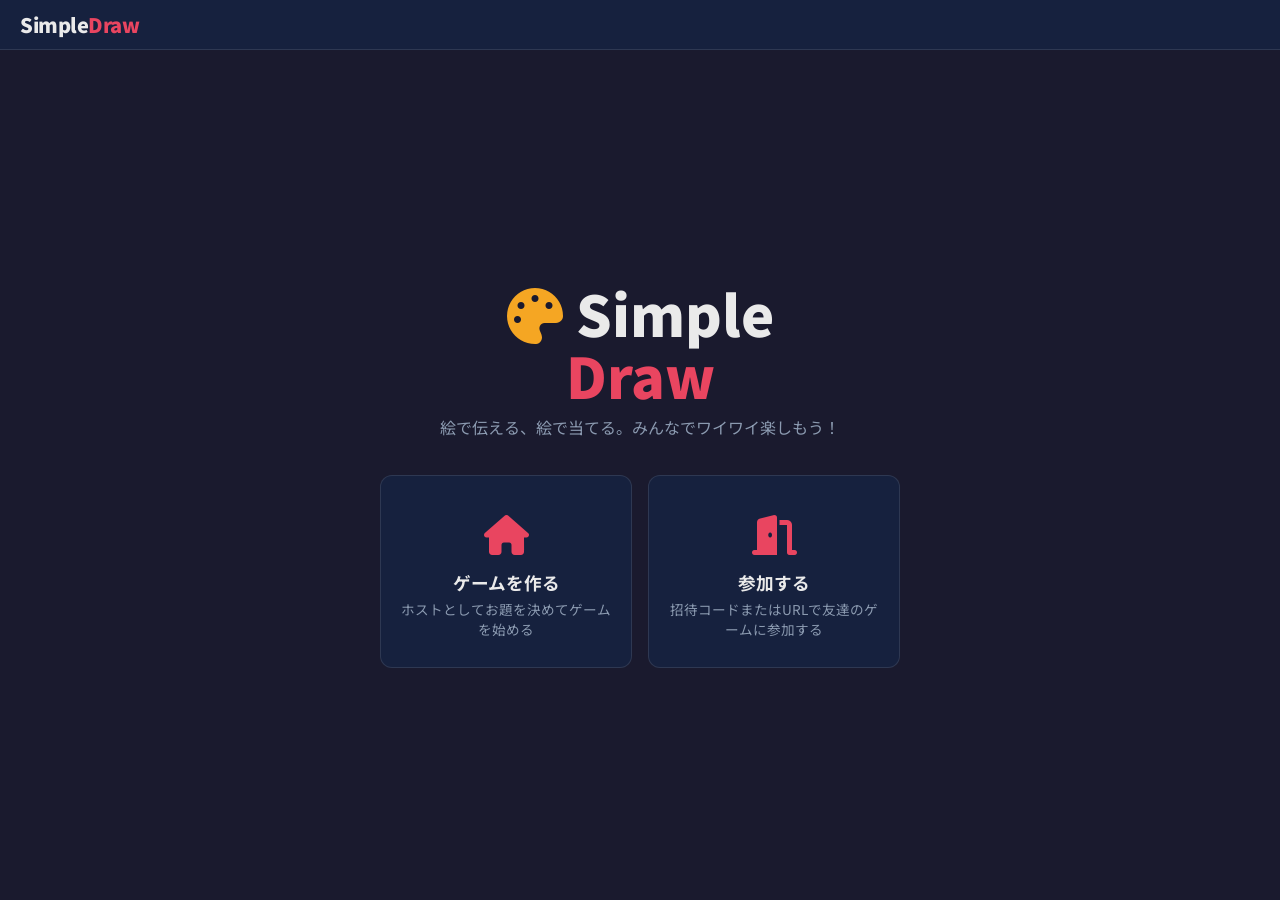
==== commit d9809044: "Update index.html" ====
--- a/index.html
+++ b/index.html
@@ -3,20 +3,20 @@
 <head>
 <meta charset="UTF-8">
 <meta name="viewport" content="width=device-width, initial-scale=1.0">
-<meta name="description" content="SimpleDrowは、登録不要・無料で遊べるオンラインゲーム。お題を絵で伝えて、最後の人がお題を当てます。招待コードを共有するだけで、2〜16人で友達と一緒に楽しめます。">
+<meta name="description" content="SimpleDrawは、登録不要・無料で遊べるオンラインゲーム。お題を絵で伝えて、最後の人がお題を当てます。招待コードを共有するだけで、2〜16人で友達と一緒に楽しめます。">
 <link rel="canonical" href="https://oekaki-dengon.pages.dev/">
 <meta content="https://oekaki-dengon.pages.dev/" property="og:url">
-<meta content="SimpleDrow" property="og:title">
-<meta content="SimpleDrowは、登録不要・無料で遊べるオンラインゲーム。お題を絵で伝えて、最後の人がお題を当てます。招待コードを共有するだけで、2〜16人で友達と一緒に楽しめます。" property="og:description">
+<meta content="SimpleDraw" property="og:title">
+<meta content="SimpleDrawは、登録不要・無料で遊べるオンラインゲーム。お題を絵で伝えて、最後の人がお題を当てます。招待コードを共有するだけで、2〜16人で友達と一緒に楽しめます。" property="og:description">
 <meta content="website" property="og:type">
-<meta content="SimpleDrow" property="og:site_name">
-<title>SimpleDrow｜登録不要・無料で友達と遊べるオンラインゲーム</title>
+<meta content="SimpleDraw" property="og:site_name">
+<title>SimpleDraw｜登録不要・無料で友達と遊べるオンラインゲーム</title>
 <link rel="stylesheet" href="https://cdnjs.cloudflare.com/ajax/libs/font-awesome/6.5.1/css/all.min.css">
 <script type="application/ld+json">
 {
   "@context": "https://schema.org/",
   "@type": "WebSite",
-  "name": "SimpleDrow",
+  "name": "SimpleDraw",
   "url": "https://oekaki-dengon.pages.dev/"
 }
 </script>
@@ -768,7 +768,7 @@
 <body>
 
 <header>
-  <div class="logo">Simple<span>Drow</span></div>
+  <div class="logo">Simple<span>Draw</span></div>
   <div class="code-badge" id="header-code" style="display:none">
     コード: <strong id="header-code-text"></strong>
   </div>
@@ -778,7 +778,7 @@
 
   <div class="screen center active" id="screen-home">
     <div class="hero">
-      <h1><i class="fa-solid fa-palette"></i> Simple<br><em>Drow</em></h1>
+      <h1><i class="fa-solid fa-palette"></i> Simple<br><em>Draw</em></h1>
       <p>絵で伝える、絵で当てる。みんなでワイワイ楽しもう！</p>
     </div>
     <div class="home-actions">
